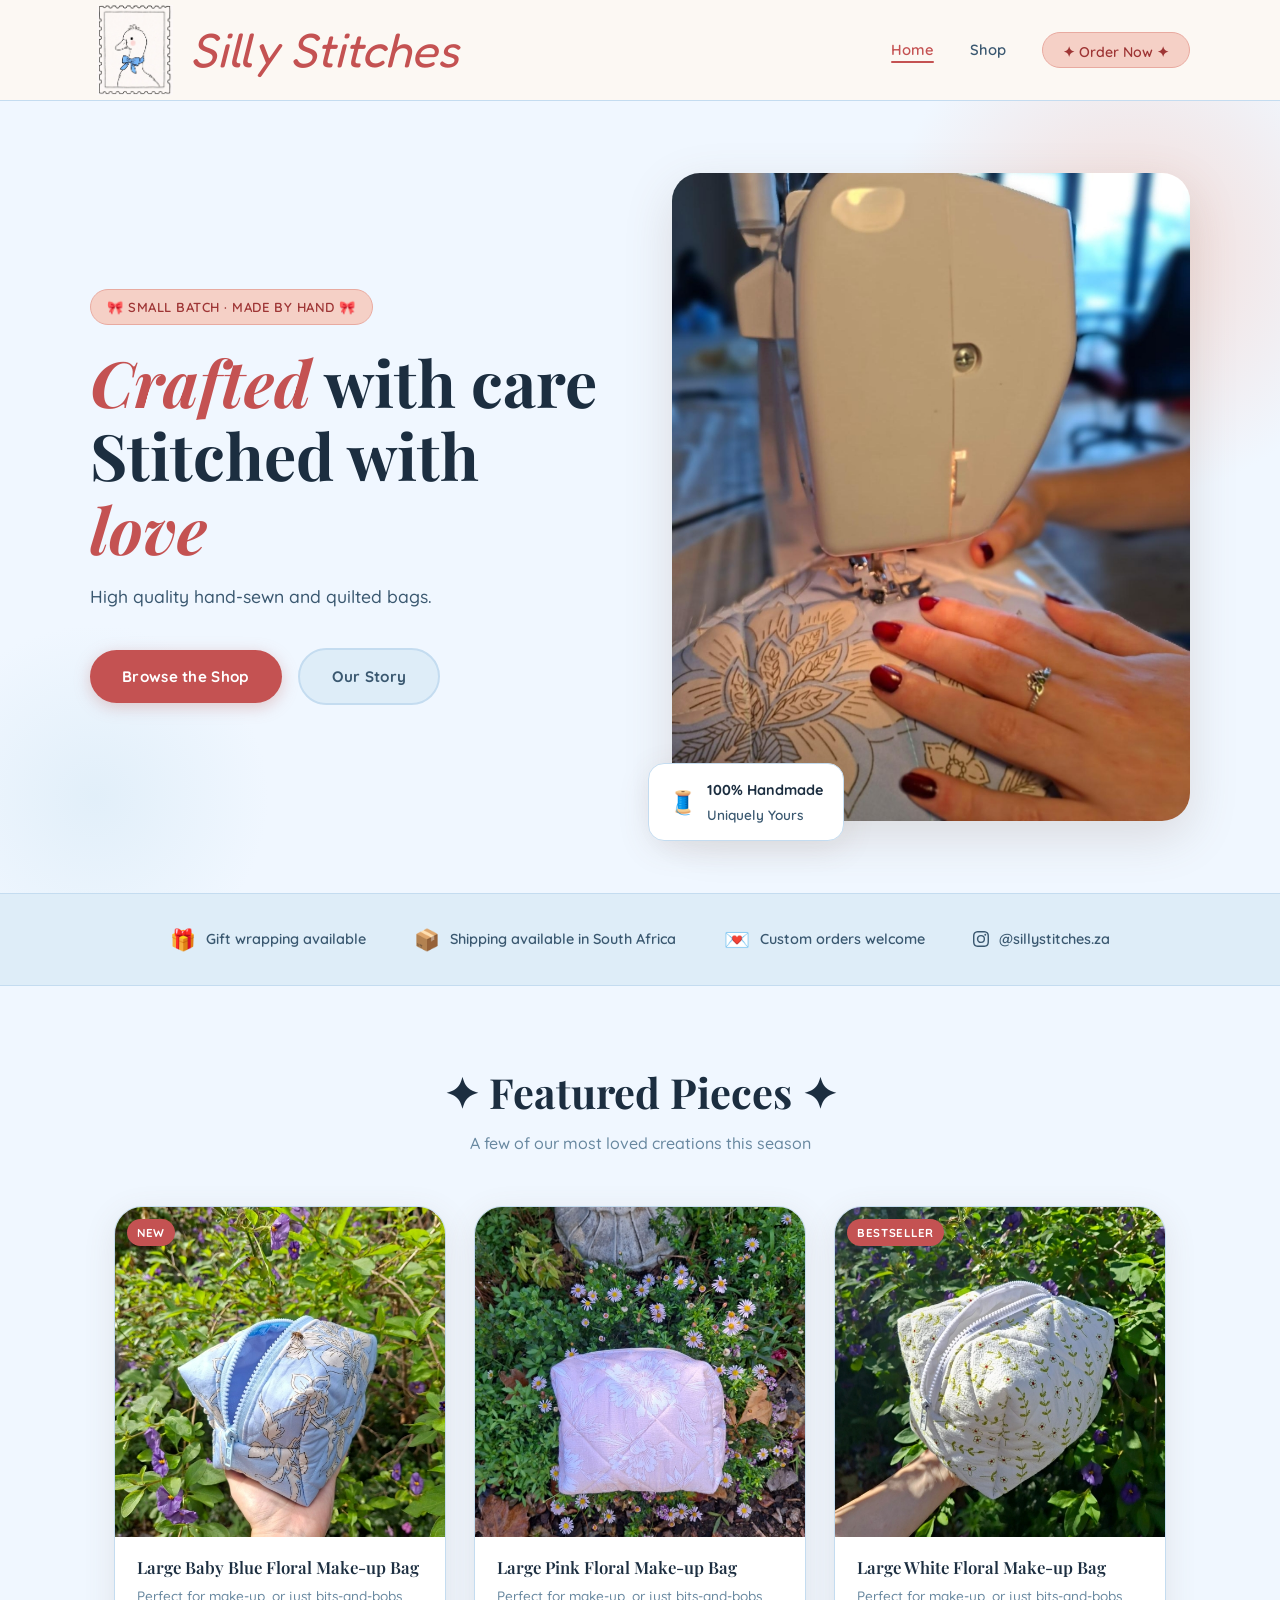
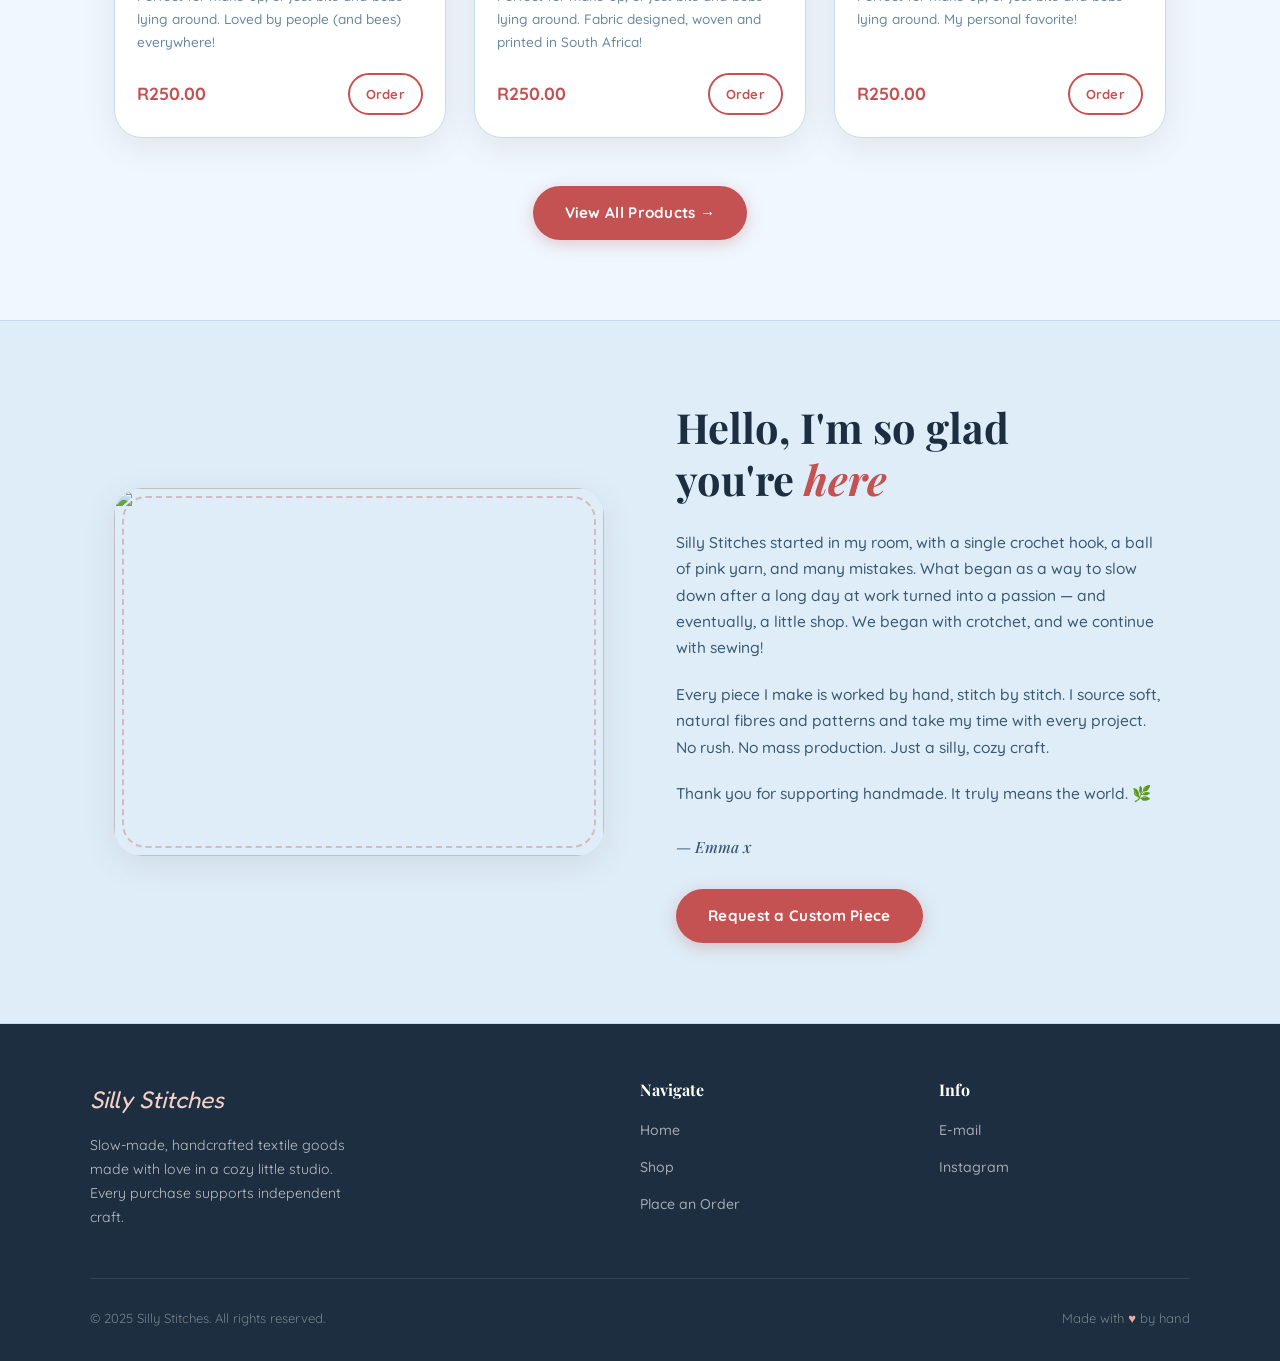
==== index.html @ 73e52f17 "Update index.html" ====
<!DOCTYPE html>
<html lang="en">
<head>
  <meta charset="UTF-8" />
  <meta name="viewport" content="width=device-width, initial-scale=1.0" />
  <meta name="description" content="Silly Stitches — Handmade crochet and embroidery crafts, made with love." />
  <title>Silly Stitches — Handmade with Love</title>
  <link rel="stylesheet" href="styles.css" />
  <!-- Favicon emoji fallback -->
  <link rel="icon" href="images/logo.jpeg" />
</head>
<body>

  <!-- ============================
       NAVIGATION
       ============================ -->
  <nav class="navbar" role="navigation" aria-label="Main navigation">
    <div class="navbar-inner">

      <!-- Logo -->
      <a href="index.html" class="navbar-logo" aria-label="Silly Stitches Home">
        <div class="logo-icon">
          <img src="images/logo.jpeg" alt="Silly Stitches logo" />
        </div>
        <span class="logo-text">Silly Stitches</span>
      </a>

      <!-- Nav links -->
      <ul class="navbar-links" id="navLinks">
        <li><a href="index.html" class="active">Home</a></li>
        <li><a href="shop.html">Shop</a></li>
        <li><a href="order.html" class="navbar-cta">✦ Order Now ✦</a></li>
      </ul>

      <!-- Mobile toggle button -->
      <button class="navbar-toggle" id="navToggle" aria-label="Toggle navigation" aria-expanded="false">
        <span></span>
        <span></span>
        <span></span>
      </button>

    </div>
  </nav>


  <!-- ============================
       HERO SECTION
       ============================ -->
  <section class="hero" aria-label="Hero banner">
    <div class="hero-inner">

      <!-- Left: text content -->
      <div class="hero-content">
        <div class="hero-badge">🎀 Small batch · Made by hand 🎀</div>

        <h1 class="hero-title">
          <em>Crafted</em> with care<br>
          Stitched with <em>love</em>
        </h1>

        <p class="hero-tagline">
          High quality hand-sewn and quilted bags.
        </p>

        <div class="hero-actions">
          <a href="shop.html" class="btn btn-primary">Browse the Shop</a>
          <a href="#about" class="btn btn-secondary">Our Story</a>
        </div>
      </div>

      <!-- Right: image -->
      <div class="hero-visual">
        <div class="hero-image-wrap">
          <!--
            REPLACE IMAGE: swap src below with your hero image.
            Recommended size: 800×1000px, warm/natural tones.
          -->
          <img
            src="images/Hands 3.JPG"
            alt="A cozy flat-lay of handmade crochet items in soft warm tones"
            loading="eager"
          />
        </div>

        <!-- Floating accent badge -->
        <div class="hero-accent-card">
          <span class="accent-icon">🧵</span>
          <div>
            <strong style="color: var(--text-dark); display:block; font-size:0.9rem;">100% Handmade</strong>
            <span>Uniquely Yours</span>
          </div>
        </div>
      </div>

    </div>
  </section>


  <!-- ============================
       PERKS STRIP
       ============================ -->
  <div class="perks-strip" aria-label="Store highlights">
    <div class="perks-inner">
      <div class="perk-item">
        <span class="perk-icon">🎁</span>
        <span>Gift wrapping available</span>
      </div>
      <div class="perk-item">
        <span class="perk-icon">📦</span>
        <span>Shipping available in South Africa</span>
      </div>
      <div class="perk-item">
        <span class="perk-icon">💌</span>
        <span>Custom orders welcome</span>
      </div>
      <div class="perk-item">
        <span class="perk-icon"><svg xmlns="http://www.w3.org/2000/svg" width="16" height="16" fill="currentColor" class="bi bi-instagram" viewBox="0 0 16 16">
  <path d="M8 0C5.829 0 5.556.01 4.703.048 3.85.088 3.269.222 2.76.42a3.9 3.9 0 0 0-1.417.923A3.9 3.9 0 0 0 .42 2.76C.222 3.268.087 3.85.048 4.7.01 5.555 0 5.827 0 8.001c0 2.172.01 2.444.048 3.297.04.852.174 1.433.372 1.942.205.526.478.972.923 1.417.444.445.89.719 1.416.923.51.198 1.09.333 1.942.372C5.555 15.99 5.827 16 8 16s2.444-.01 3.298-.048c.851-.04 1.434-.174 1.943-.372a3.9 3.9 0 0 0 1.416-.923c.445-.445.718-.891.923-1.417.197-.509.332-1.09.372-1.942C15.99 10.445 16 10.173 16 8s-.01-2.445-.048-3.299c-.04-.851-.175-1.433-.372-1.941a3.9 3.9 0 0 0-.923-1.417A3.9 3.9 0 0 0 13.24.42c-.51-.198-1.092-.333-1.943-.372C10.443.01 10.172 0 7.998 0zm-.717 1.442h.718c2.136 0 2.389.007 3.232.046.78.035 1.204.166 1.486.275.373.145.64.319.92.599s.453.546.598.92c.11.281.24.705.275 1.485.039.843.047 1.096.047 3.231s-.008 2.389-.047 3.232c-.035.78-.166 1.203-.275 1.485a2.5 2.5 0 0 1-.599.919c-.28.28-.546.453-.92.598-.28.11-.704.24-1.485.276-.843.038-1.096.047-3.232.047s-2.39-.009-3.233-.047c-.78-.036-1.203-.166-1.485-.276a2.5 2.5 0 0 1-.92-.598 2.5 2.5 0 0 1-.6-.92c-.109-.281-.24-.705-.275-1.485-.038-.843-.046-1.096-.046-3.233s.008-2.388.046-3.231c.036-.78.166-1.204.276-1.486.145-.373.319-.64.599-.92s.546-.453.92-.598c.282-.11.705-.24 1.485-.276.738-.034 1.024-.044 2.515-.045zm4.988 1.328a.96.96 0 1 0 0 1.92.96.96 0 0 0 0-1.92m-4.27 1.122a4.109 4.109 0 1 0 0 8.217 4.109 4.109 0 0 0 0-8.217m0 1.441a2.667 2.667 0 1 1 0 5.334 2.667 2.667 0 0 1 0-5.334"/>
</svg></span>
        <a href="https://www.instagram.com/sillystitches.za" target="_blank" rel="noopener noreferrer">
          @sillystitches.za
        </a>
      </div>
    </div>
  </div>


  <!-- ============================
       FEATURED PRODUCTS
       ============================ -->
  <section class="section featured" aria-labelledby="featured-title">
    <div class="container">

      <div class="section-header">
        <h2 class="section-title" id="featured-title">✦ Featured Pieces ✦</h2>
        <p class="section-subtitle">A few of our most loved creations this season</p>
      </div>

      <div class="featured-grid">

        <!--
          =============================================
          PRODUCT CARD — Easy to copy & edit!
          To add a product: copy one card block below.
          To edit: change name, price, description, img.
          =============================================
        -->

        <!-- Product Card 1 -->
        <!-- data-product MUST match a key in products.js → window.SILLY_STITCHES_PRODUCTS.products -->
        <article class="product-card reveal" data-product="Large Baby Blue Floral Make-up Bag">
          <div class="product-image">
            <span class="product-badge">New</span>
            <!--
              REPLACE IMAGE: swap src with your product photo.
              Recommended: square crop, 600×600px minimum.
            -->
            <img
              src="images/Bee Bag 1.JPG"
              alt="Sunflower crochet coaster set"
              loading="lazy"
            />
          </div>
          <div class="product-info">
            <h3 class="product-name">Large Baby Blue Floral Make-up Bag</h3>
            <p class="product-desc">Perfect for make-up, or just bits-and-bobs lying around. Loved by people (and bees) everywhere!</p>
            <div class="product-footer">
              <span class="product-price">R250.00</span>
              <a href="order.html?product=Large Baby Blue Floral Make-up Bag" class="btn btn-outline product-order-btn">Order</a>
            </div>
          </div>
        </article>

        <!-- Product Card 2 -->
        <article class="product-card reveal" data-product="Large Pink Floral Make-up Bag">
          <div class="product-image">
            <!--
              REPLACE IMAGE: swap src with your product photo.
            -->
            <img
              src="images/Pink Large Top Down.JPG"
              alt="Large Pink Floral Make-up Bag"
              loading="lazy"
            />
          </div>
          <div class="product-info">
            <h3 class="product-name">Large Pink Floral Make-up Bag</h3>
            <p class="product-desc">Perfect for make-up, or just bits-and-bobs lying around. Fabric designed, woven and printed in South Africa!</p>
            <div class="product-footer">
              <span class="product-price">R250.00</span>
              <a href="order.html?product=Large+Pink+Floral+Make-up+Bag" class="btn btn-outline product-order-btn">Order</a>
            </div>
          </div>
        </article>

        <!-- Product Card 3 -->
        <article class="product-card reveal" data-product="Large White Floral Make-up Bag">
          <div class="product-image">
            <span class="product-badge">Bestseller</span>
            <!--
              REPLACE IMAGE: swap src with your product photo.
            -->
            <img
              src="images/Green&White Open Oblique.JPG"
              alt="Large White Floral Make-up Bag"
              loading="lazy"
            />
          </div>
          <div class="product-info">
            <h3 class="product-name">Large White Floral Make-up Bag</h3>
            <p class="product-desc">Perfect for make-up, or just bits-and-bobs lying around. My personal favorite!</p>
            <div class="product-footer">
              <span class="product-price">R250.00</span>
              <a href="order.html?product=Large+White+Floral+Make-up+Bag" class="btn btn-outline product-order-btn">Order</a>
            </div>
          </div>
        </article>

      </div><!-- /.featured-grid -->

      <div style="text-align:center; margin-top: 48px;">
        <a href="shop.html" class="btn btn-primary">View All Products →</a>
      </div>

    </div>
  </section>


  <!-- ============================
       ABOUT SECTION
       ============================ -->
  <section class="section about" id="about" aria-labelledby="about-title">
    <div class="container">
      <div class="about-inner">

        <!-- About image -->
        <div class="about-image-wrap reveal">
          <!--
            REPLACE IMAGE: swap src with a photo of you crafting,
            your workspace, or a cozy detail shot.
            Recommended: 800×600px, warm lighting.
          -->
          <img
            src=""
            alt=""
            loading="lazy"
          />
        </div>

        <!-- About text -->
        <div class="about-content reveal">
          <h2 class="section-title" id="about-title">Hello, I'm so glad<br>you're <em class="display-font" style="color:var(--red-muted); font-style:italic;">here</em></h2>
          <p>
            Silly Stitches started in my room, with a single crochet hook, a ball of pink yarn,
            and many mistakes. What began as a way to slow down after a long day at work turned into a passion —
            and eventually, a little shop. We began with crotchet, and we continue with sewing!
          </p>
          <p>
            Every piece I make is worked by hand, stitch by stitch. I source soft, natural fibres and patterns
            and take my time with every project. No rush. No mass production. Just a silly, cozy craft.
          </p>
          <p>
            Thank you for supporting handmade. It truly means the world. 🌿
          </p>
          <!-- Replace with your actual name -->
          <p class="about-signature">— Emma x</p>
          <a href="order.html" class="btn btn-primary" style="margin-top: 8px; align-self: flex-start;">Request a Custom Piece</a>
        </div>

      </div>
    </div>
  </section>


  <!-- ============================
       FOOTER
       ============================ -->
  <footer class="footer" role="contentinfo">
    <div class="footer-inner">

      <!-- Brand column -->
      <div class="footer-brand">
        <span class="logo-text display-font">Silly Stitches</span>
        <p>Slow-made, handcrafted textile goods made with love in a cozy little studio.
          Every purchase supports independent craft.</p>
      </div>

      <!-- Navigation column -->
      <div class="footer-col">
        <h4>Navigate</h4>
        <ul>
          <li><a href="index.html">Home</a></li>
          <li><a href="shop.html">Shop</a></li>
          <li><a href="order.html">Place an Order</a></li>
        </ul>
      </div>

      <!-- Info column -->
      <div class="footer-col">
        <h4>Info</h4>
        <ul>
          <!-- REPLACE: update these links/emails with your real info -->
          <li><a href="mailto:sillystitchesza@gmail.com">E-mail</a></li>
          <li><a href="https://www.instagram.com/sillystitches.za" target="_blank" rel="noopener noreferrer">Instagram</a></li>
        </ul>
      </div>

    </div>

    <div class="footer-bottom">
      <span>© 2025 Silly Stitches. All rights reserved.</span>
      <span>Made with <span class="footer-heart">♥</span> by hand</span>
    </div>
  </footer>

  <script src="products.js"></script>
  <script src="script.js"></script>
</body>
</html>
---- styles.css ----
/* ============================================
   SILLY STITCHES — Main Stylesheet
   Cozy handmade craft brand
   ============================================ */

/* ---------- Google Fonts ---------- */
@import url('https://fonts.googleapis.com/css2?family=Fredoka+One&family=Nunito:wght@400;500;600;700&family=Quicksand:wght@400;500;600;700&family=Playfair+Display:ital,wght@0,400;0,600;1,400&display=swap');

/* ---------- CSS Variables (Color Palette) ---------- */
:root {
--cream:       #f0f7ff;  
--cream-dark:  #deedf8;  
--beige:       #c4dcf0;  
--beige-mid:   #a4c4e2;  
--pink-soft:   #f5d0c6; 
--pink-mid:    #e8aaa0;  
--red-muted:   #c45252; 
--red-deep:    #9e3535;  
--brown-warm:  #456880;  
--text-dark:   #1c2e40; 
--text-mid:    #3a5870;  
--text-light:  #6888a0;  
--white:       #ffffff;  
  --font-body:    'Quicksand', sans-serif;
  --font-display: 'Playfair Display', serif;
  --font-business-name: 'Fredoka One', sans-serif;

  --radius-sm:  8px;
  --radius-md:  16px;
  --radius-lg:  28px;
  --radius-xl:  48px;

  --shadow-soft: 0 4px 20px rgba(122, 92, 78, 0.10);
  --shadow-card: 0 8px 32px rgba(122, 92, 78, 0.12);
  --shadow-lift: 0 16px 48px rgba(122, 92, 78, 0.18);

  --transition: 0.3s cubic-bezier(0.25, 0.46, 0.45, 0.94);
}

/* ---------- Reset & Base ---------- */
*, *::before, *::after {
  box-sizing: border-box;
  margin: 0;
  padding: 0;
}

html {
  scroll-behavior: smooth;
}

body {
  font-family: var(--font-body);
  background-color: var(--cream);
  color: var(--text-dark);
  line-height: 1.7;
  font-size: 16px;
  -webkit-font-smoothing: antialiased;
}

img {
  display: block;
  max-width: 100%;
}

a {
  color: inherit;
  text-decoration: none;
}

ul {
  list-style: none;
}

/* ---------- Typography Helpers ---------- */
.display-font {
  font-family: var(--font-display);
}

h1, h2, h3, h4 {
  line-height: 1.25;
}

/* ---------- Layout Utilities ---------- */
.container {
  max-width: 1100px;
  margin: 0 auto;
  padding: 0 24px;
}

.section {
  padding: 80px 0;
}

.section-title {
  font-family: var(--font-display);
  font-size: clamp(1.8rem, 4vw, 2.6rem);
  color: var(--text-dark);
  margin-bottom: 12px;
}

.section-subtitle {
  font-size: 1rem;
  color: var(--text-light);
  font-weight: 500;
  margin-bottom: 48px;
}

.section-header {
  text-align: center;
  margin-bottom: 8px;
}

/* ---------- Buttons ---------- */
.btn {
  display: inline-block;
  padding: 14px 32px;
  border-radius: var(--radius-xl);
  font-family: var(--font-body);
  font-size: 0.95rem;
  font-weight: 700;
  cursor: pointer;
  border: none;
  transition: var(--transition);
  letter-spacing: 0.02em;
}

.btn-primary {
  background-color: var(--red-muted);
  color: var(--white);
  box-shadow: 0 4px 16px rgba(196, 112, 106, 0.35);
}

.btn-primary:hover {
  background-color: var(--red-deep);
  transform: translateY(-2px);
  box-shadow: 0 8px 24px rgba(196, 112, 106, 0.45);
}

.btn-secondary {
  background-color: var(--cream-dark);
  color: var(--text-mid);
  border: 2px solid var(--beige);
}

.btn-secondary:hover {
  background-color: var(--beige);
  transform: translateY(-2px);
}

.btn-outline {
  background-color: transparent;
  color: var(--red-muted);
  border: 2px solid var(--red-muted);
}

.btn-outline:hover {
  background-color: var(--red-muted);
  color: var(--white);
  transform: translateY(-2px);
}

/* ============================================
   NAVIGATION
   ============================================ */
.navbar {
  position: sticky;
  top: 0;
  z-index: 100;
  background-color: rgba(253, 248, 242, 0.92);
  backdrop-filter: blur(12px);
  -webkit-backdrop-filter: blur(12px);
  border-bottom: 1px solid var(--beige);
  padding: 0 24px;
}

.navbar-inner {
  max-width: 1100px;
  margin: 0 auto;
  display: flex;
  align-items: center;
  justify-content: space-between;
  height: 100px;
}

/* Logo */
.navbar-logo {
  display: flex;
  align-items: center;
  gap: 10px;
  text-decoration: none;
}

.logo-icon img {
  width: 90px;
  height: 90px;
  object-fit: contain;
}

.logo-text {
  font-family: var(--font-business-name);
  font-size: 3rem;
  color: var(--red-muted);
  font-style: italic;
}

/* Nav links */
.navbar-links {
  display: flex;
  align-items: center;
  gap: 36px;
}

.navbar-links a {
  font-size: 0.92rem;
  font-weight: 600;
  color: var(--text-mid);
  position: relative;
  transition: color var(--transition);
  padding-bottom: 2px;
}

.navbar-links a::after {
  content: '';
  position: absolute;
  bottom: -2px;
  left: 0;
  width: 0;
  height: 2px;
  background-color: var(--red-muted);
  border-radius: 2px;
  transition: width var(--transition);
}

.navbar-links a:hover,
.navbar-links a.active {
  color: var(--red-muted);
}

.navbar-links a:hover::after,
.navbar-links a.active::after {
  width: 100%;
}

/* Nav CTA */
.navbar-cta {
  font-size: 0.88rem !important;
  background-color: var(--pink-soft);
  padding: 8px 20px;
  border-radius: var(--radius-xl);
  border: 1.5px solid var(--pink-mid);
  color: var(--red-deep) !important;
  transition: var(--transition) !important;
  display: inline-flex;
  align-items: center;
  justify-content: center;
}

.navbar-cta:hover {
  background-color: var(--red-muted) !important;
  color: var(--white) !important;
  border-color: var(--red-muted) !important;
}

.navbar-cta::after {
  display: none !important;
}

/* Mobile hamburger */
.navbar-toggle {
  display: none;
  flex-direction: column;
  gap: 5px;
  background: none;
  border: none;
  cursor: pointer;
  padding: 4px;
}

.navbar-toggle span {
  display: block;
  width: 24px;
  height: 2px;
  background-color: var(--text-mid);
  border-radius: 2px;
  transition: var(--transition);
}

/* ============================================
   HERO SECTION
   ============================================ */
.hero {
  min-height: 88vh;
  display: flex;
  align-items: center;
  background-color: var(--cream);
  position: relative;
  overflow: hidden;
  padding: 60px 24px;
}

/* Decorative background blobs */
.hero::before {
  content: '';
  position: absolute;
  width: 500px;
  height: 500px;
  background: radial-gradient(circle, var(--pink-soft) 0%, transparent 70%);
  top: -100px;
  right: -100px;
  border-radius: 50%;
  opacity: 0.7;
}

.hero::after {
  content: '';
  position: absolute;
  width: 350px;
  height: 350px;
  background: radial-gradient(circle, var(--cream-dark) 0%, transparent 70%);
  bottom: -80px;
  left: -80px;
  border-radius: 50%;
  opacity: 0.8;
}

.hero-inner {
  max-width: 1100px;
  margin: 0 auto;
  display: grid;
  grid-template-columns: 1fr 1fr;
  gap: 64px;
  align-items: center;
  position: relative;
  z-index: 1;
  width: 100%;
}

.hero-content {
  animation: fadeInUp 0.8s ease both;
}

.hero-badge {
  display: inline-flex;
  align-items: center;
  gap: 8px;
  background-color: var(--pink-soft);
  border: 1.5px solid var(--pink-mid);
  border-radius: var(--radius-xl);
  padding: 6px 16px;
  font-size: 0.82rem;
  font-weight: 600;
  color: var(--red-deep);
  margin-bottom: 20px;
  letter-spacing: 0.04em;
  text-transform: uppercase;
}

.hero-title {
  font-family: var(--font-display);
  font-size: clamp(2.4rem, 5.5vw, 4rem);
  color: var(--text-dark);
  margin-bottom: 16px;
  line-height: 1.15;
}

.hero-title em {
  color: var(--red-muted);
  font-style: italic;
}

.hero-tagline {
  font-size: 1.1rem;
  color: var(--text-mid);
  margin-bottom: 36px;
  font-weight: 500;
  max-width: 420px;
}

.hero-actions {
  display: flex;
  gap: 16px;
  flex-wrap: wrap;
  align-items: center;
}

/* Hero image panel */
.hero-visual {
  animation: fadeInUp 0.8s 0.15s ease both;
  position: relative;
}

.hero-image-wrap {
  border-radius: var(--radius-lg);
  overflow: hidden;
  box-shadow: var(--shadow-lift);
  position: relative;
  aspect-ratio: 4/5;
}

.hero-image-wrap img {
  width: 100%;
  height: 100%;
  object-fit: cover;
}

/* Floating accent card */
.hero-accent-card {
  position: absolute;
  bottom: -20px;
  left: -24px;
  background-color: var(--white);
  border-radius: var(--radius-md);
  padding: 14px 20px;
  box-shadow: var(--shadow-card);
  border: 1px solid var(--beige);
  display: flex;
  align-items: center;
  gap: 10px;
  font-size: 0.85rem;
  font-weight: 600;
  color: var(--text-mid);
  white-space: nowrap;
}

.hero-accent-card .accent-icon {
  font-size: 1.4rem;
}

/* ============================================
   FEATURES / PERKS STRIP
   ============================================ */
.perks-strip {
  background-color: var(--cream-dark);
  border-top: 1px solid var(--beige);
  border-bottom: 1px solid var(--beige);
  padding: 28px 24px;
}

.perks-inner {
  max-width: 1100px;
  margin: 0 auto;
  display: flex;
  justify-content: center;
  gap: 48px;
  flex-wrap: wrap;
}

.perk-item {
  display: flex;
  align-items: center;
  gap: 10px;
  font-size: 0.9rem;
  font-weight: 600;
  color: var(--text-mid);
}

.perk-icon {
  font-size: 1.3rem;
}

/* ============================================
   FEATURED PRODUCTS (HOME)
   ============================================ */
.featured {
  background-color: var(--cream);
}

.featured-grid {
  display: grid;
  grid-template-columns: repeat(3, 1fr);
  gap: 28px;
}

/* ============================================
   PRODUCT CARD (reused on home & shop)
   ============================================ */
.product-card {
  background-color: var(--white);
  border-radius: var(--radius-lg);
  overflow: hidden;
  box-shadow: var(--shadow-card);
  border: 1px solid var(--beige);
  transition: var(--transition);
  display: flex;
  flex-direction: column;
}

.product-card:hover {
  transform: translateY(-6px);
  box-shadow: var(--shadow-lift);
}

/* Product image area */
.product-image {
  position: relative;
  overflow: hidden;
  aspect-ratio: 1 / 1;
  background-color: var(--cream-dark);
}

.product-image img {
  width: 100%;
  height: 100%;
  object-fit: cover;
  transition: transform 0.5s ease;
}

.product-card:hover .product-image img {
  transform: scale(1.05);
}

/* Badge on image (e.g. "New") */
.product-badge {
  position: absolute;
  top: 12px;
  left: 12px;
  background-color: var(--red-muted);
  color: var(--white);
  font-size: 0.72rem;
  font-weight: 700;
  text-transform: uppercase;
  letter-spacing: 0.06em;
  padding: 4px 10px;
  border-radius: var(--radius-xl);
}

/* Product info */
.product-info {
  padding: 20px 22px 22px;
  flex: 1;
  display: flex;
  flex-direction: column;
  gap: 6px;
}

.product-name {
  font-family: var(--font-display);
  font-size: 1.05rem;
  color: var(--text-dark);
  font-weight: 600;
}

.product-desc {
  font-size: 0.85rem;
  color: var(--text-light);
  font-weight: 500;
  flex: 1;
}

.product-footer {
  display: flex;
  align-items: center;
  justify-content: space-between;
  margin-top: 14px;
}

.product-price {
  font-size: 1.1rem;
  font-weight: 700;
  color: var(--red-muted);
}

.product-order-btn {
  font-size: 0.82rem;
  padding: 8px 16px;
}

/* ============================================
   ABOUT SECTION (HOME)
   ============================================ */
.about {
  background-color: var(--cream-dark);
  border-top: 1px solid var(--beige);
  border-bottom: 1px solid var(--beige);
}

.about-inner {
  display: grid;
  grid-template-columns: 1fr 1fr;
  gap: 72px;
  align-items: center;
}

.about-image-wrap {
  border-radius: var(--radius-lg);
  overflow: hidden;
  box-shadow: var(--shadow-card);
  aspect-ratio: 4/3;
  position: relative;
}

.about-image-wrap img {
  width: 100%;
  height: 100%;
  object-fit: cover;
}

/* Decorative stitch border on about image */
.about-image-wrap::before {
  content: '';
  position: absolute;
  inset: 8px;
  border-radius: calc(var(--radius-lg) - 4px);
  border: 2px dashed rgba(196, 112, 106, 0.4);
  z-index: 1;
  pointer-events: none;
}

.about-content {
  display: flex;
  flex-direction: column;
  gap: 20px;
}

.about-content .section-title {
  margin-bottom: 4px;
}

.about-content p {
  color: var(--text-mid);
  font-size: 0.97rem;
  font-weight: 500;
}

.about-signature {
  font-family: var(--font-display);
  font-size: 1.3rem;
  color: var(--red-muted);
  font-style: italic;
  margin-top: 8px;
}

/* ============================================
   SHOP PAGE HERO
   ============================================ */
.page-hero {
  background-color: var(--cream-dark);
  padding: 60px 24px 52px;
  text-align: center;
  border-bottom: 1px solid var(--beige);
  position: relative;
  overflow: hidden;
}

.page-hero::before {
  content: '';
  position: absolute;
  width: 400px;
  height: 400px;
  background: radial-gradient(circle, var(--pink-soft) 0%, transparent 65%);
  top: -120px;
  left: 50%;
  transform: translateX(-50%);
  border-radius: 50%;
  opacity: 0.6;
}

.page-hero .section-title {
  position: relative;
  z-index: 1;
  margin-bottom: 10px;
}

.page-hero p {
  position: relative;
  z-index: 1;
  color: var(--text-light);
  font-weight: 500;
  max-width: 500px;
  margin: 0 auto;
}

/* ============================================
   SHOP GRID
   ============================================ */
.shop-section {
  background-color: var(--cream);
  padding: 64px 0 80px;
}

.shop-grid {
  display: grid;
  grid-template-columns: repeat(3, 1fr);
  gap: 28px;
}

/* Filter bar (visual only — no JS logic needed for static) */
.shop-filter {
  display: flex;
  gap: 10px;
  flex-wrap: wrap;
  margin-bottom: 40px;
}

.filter-btn {
  padding: 8px 20px;
  border-radius: var(--radius-xl);
  font-family: var(--font-body);
  font-size: 0.85rem;
  font-weight: 600;
  cursor: pointer;
  border: 1.5px solid var(--beige);
  background-color: var(--white);
  color: var(--text-mid);
  transition: var(--transition);
}

.filter-btn:hover,
.filter-btn.active {
  background-color: var(--red-muted);
  color: var(--white);
  border-color: var(--red-muted);
}

/* ============================================
   ORDER PAGE
   ============================================ */
.order-section {
  background-color: var(--cream);
  padding: 72px 0 96px;
}

.order-layout {
  display: grid;
  grid-template-columns: 1fr 380px;
  gap: 56px;
  align-items: start;
}

/* Order form card */
.order-form-card {
  background-color: var(--white);
  border-radius: var(--radius-lg);
  padding: 44px 48px;
  box-shadow: var(--shadow-card);
  border: 1px solid var(--beige);
}

.order-form-card h2 {
  font-family: var(--font-display);
  font-size: 1.8rem;
  color: var(--text-dark);
  margin-bottom: 6px;
}

.order-form-card .form-tagline {
  color: var(--text-light);
  font-size: 0.9rem;
  font-weight: 500;
  margin-bottom: 36px;
}

/* Form fields */
.form-group {
  margin-bottom: 24px;
}

.form-label {
  display: block;
  font-size: 0.85rem;
  font-weight: 700;
  color: var(--text-mid);
  margin-bottom: 8px;
  letter-spacing: 0.03em;
  text-transform: uppercase;
}

.form-label .required-star {
  color: var(--red-muted);
  margin-left: 2px;
}

.form-input,
.form-select,
.form-textarea {
  width: 100%;
  padding: 13px 18px;
  border: 1.5px solid var(--beige);
  border-radius: var(--radius-md);
  font-family: var(--font-body);
  font-size: 0.95rem;
  font-weight: 500;
  color: var(--text-dark);
  background-color: var(--cream);
  transition: border-color var(--transition), box-shadow var(--transition);
  outline: none;
  -webkit-appearance: none;
  appearance: none;
}

.form-input:focus,
.form-select:focus,
.form-textarea:focus {
  border-color: var(--red-muted);
  box-shadow: 0 0 0 4px rgba(196, 112, 106, 0.12);
  background-color: var(--white);
}

.form-input::placeholder,
.form-textarea::placeholder {
  color: var(--text-light);
  font-weight: 400;
}

/* Select arrow */
.select-wrap {
  position: relative;
}

.select-wrap::after {
  content: '▾';
  position: absolute;
  right: 16px;
  top: 50%;
  transform: translateY(-50%);
  color: var(--text-light);
  pointer-events: none;
  font-size: 0.85rem;
}

.form-select {
  cursor: pointer;
  padding-right: 40px;
}

.form-textarea {
  resize: vertical;
  min-height: 110px;
}

/* Quantity row */
.form-row {
  display: grid;
  grid-template-columns: 1fr 1fr;
  gap: 16px;
}

/* Hint text under a field */
.form-hint {
  font-size: 0.78rem;
  color: var(--text-light);
  margin-top: 5px;
  font-weight: 500;
}

/* Submit btn */
.form-submit {
  width: 100%;
  padding: 16px;
  font-size: 1rem;
  margin-top: 8px;
}

/* Success / error messages */
.form-message {
  display: none;
  padding: 14px 18px;
  border-radius: var(--radius-md);
  font-size: 0.9rem;
  font-weight: 600;
  margin-top: 16px;
  text-align: center;
}

.form-message.success {
  background-color: #d4f0e0;
  color: #2d7a50;
  border: 1px solid #a8dfc0;
}

.form-message.error {
  background-color: var(--pink-soft);
  color: var(--red-deep);
  border: 1px solid var(--pink-mid);
}

/* Sidebar info */
.order-sidebar {
  display: flex;
  flex-direction: column;
  gap: 20px;
  position: sticky;
  top: 96px;
}

.sidebar-card {
  background-color: var(--white);
  border-radius: var(--radius-lg);
  padding: 28px;
  border: 1px solid var(--beige);
  box-shadow: var(--shadow-soft);
}

.sidebar-card h3 {
  font-family: var(--font-display);
  font-size: 1.1rem;
  color: var(--text-dark);
  margin-bottom: 16px;
  display: flex;
  align-items: center;
  gap: 8px;
}

.sidebar-list {
  display: flex;
  flex-direction: column;
  gap: 12px;
}

.sidebar-list li {
  display: flex;
  align-items: flex-start;
  gap: 10px;
  font-size: 0.88rem;
  color: var(--text-mid);
  font-weight: 500;
}

.sidebar-list li::before {
  content: '✦';
  color: var(--red-muted);
  flex-shrink: 0;
  font-size: 0.7rem;
  margin-top: 3px;
}

.sidebar-highlight {
  background-color: var(--pink-soft);
  border: 1.5px solid var(--pink-mid);
  text-align: center;
}

.sidebar-highlight p {
  font-size: 0.88rem;
  color: var(--red-deep);
  font-weight: 600;
  line-height: 1.6;
}

/* ============================================
   FOOTER
   ============================================ */
.footer {
  background-color: var(--text-dark);
  color: rgba(255,255,255,0.7);
  padding: 56px 24px 32px;
}

.footer-inner {
  max-width: 1100px;
  margin: 0 auto;
  display: grid;
  grid-template-columns: 2fr 1fr 1fr;
  gap: 48px;
  margin-bottom: 48px;
}

.footer-brand .logo-text {
  color: var(--pink-soft);
  font-size: 1.5rem;
  display: block;
  margin-bottom: 14px;
}

.footer-brand p {
  font-size: 0.88rem;
  line-height: 1.7;
  max-width: 280px;
}

.footer-col h4 {
  font-family: var(--font-display);
  font-size: 1rem;
  color: var(--white);
  margin-bottom: 16px;
}

.footer-col ul {
  display: flex;
  flex-direction: column;
  gap: 10px;
}

.footer-col ul li a {
  font-size: 0.88rem;
  color: rgba(255,255,255,0.6);
  font-weight: 500;
  transition: color var(--transition);
}

.footer-col ul li a:hover {
  color: var(--pink-soft);
}

.footer-bottom {
  max-width: 1100px;
  margin: 0 auto;
  border-top: 1px solid rgba(255,255,255,0.1);
  padding-top: 28px;
  display: flex;
  justify-content: space-between;
  align-items: center;
  font-size: 0.82rem;
  color: rgba(255,255,255,0.4);
  flex-wrap: wrap;
  gap: 12px;
}

.footer-heart {
  color: var(--pink-mid);
}

/* ============================================
   ANIMATIONS
   ============================================ */
@keyframes fadeInUp {
  from {
    opacity: 0;
    transform: translateY(24px);
  }
  to {
    opacity: 1;
    transform: translateY(0);
  }
}

/* Scroll-triggered fade-in (via JS IntersectionObserver) */
.reveal {
  opacity: 0;
  transform: translateY(28px);
  transition: opacity 0.7s ease, transform 0.7s ease;
}

.reveal.visible {
  opacity: 1;
  transform: translateY(0);
}

/* ============================================
   RESPONSIVE — Tablet
   ============================================ */
@media (max-width: 900px) {
  .hero-inner {
    grid-template-columns: 1fr;
    gap: 40px;
    text-align: center;
  }

  .hero-actions {
    justify-content: center;
  }

  .hero-tagline {
    margin-left: auto;
    margin-right: auto;
  }

  .hero-visual {
    max-width: 400px;
    margin: 0 auto;
  }

  .hero-accent-card {
    left: 0;
  }

  .about-inner {
    grid-template-columns: 1fr;
    gap: 40px;
  }

  .featured-grid,
  .shop-grid {
    grid-template-columns: repeat(2, 1fr);
  }

  .order-layout {
    grid-template-columns: 1fr;
  }

  .order-sidebar {
    position: static;
  }

  .footer-inner {
    grid-template-columns: 1fr 1fr;
  }

  .footer-brand {
    grid-column: 1 / -1;
  }
}

/* ============================================
   RESPONSIVE — Mobile
   ============================================ */
@media (max-width: 600px) {
  .navbar-links {
    display: none;
    position: absolute;
    top: 72px;
    left: 0;
    right: 0;
    background-color: var(--cream);
    border-bottom: 1px solid var(--beige);
    padding: 16px 24px 24px;
    flex-direction: column;
    align-items: flex-start;
    gap: 20px;
    box-shadow: var(--shadow-soft);
  }

  .navbar-links.open {
    display: flex;
  }

  .navbar {
    position: relative; /* allow dropdown to show */
  }

  .navbar-toggle {
    display: flex;
  }

  .featured-grid,
  .shop-grid {
    grid-template-columns: 1fr;
    max-width: 380px;
    margin: 0 auto;
  }

  .order-form-card {
    padding: 28px 24px;
  }

  .form-row {
    grid-template-columns: 1fr;
  }

  .footer-inner {
    grid-template-columns: 1fr;
    gap: 32px;
  }

  .perks-inner {
    gap: 24px;
    flex-direction: column;
    align-items: center;
  }

  .hero {
    min-height: auto;
    padding: 48px 24px 40px;
  }

  .section {
    padding: 56px 0;
  }

  /* ── Navbar: prevent logo text from overflowing on small screens ── */
  .navbar-inner {
    height: 72px;
  }

  .navbar-logo {
    flex-shrink: 1;
    min-width: 0;
    overflow: hidden;
  }

  .logo-icon img {
    width: 44px;
    height: 44px;
    flex-shrink: 0;
  }

  .logo-text {
    font-size: clamp(1rem, 3.5vw, 1.4rem);
    white-space: nowrap;
    overflow: hidden;
    text-overflow: ellipsis;
    max-width: 100%;
  }
}


/* ╔════════════════════════════════════════════════════════════╗
   ║                                                            ║
   ║     NEW — IMAGE GALLERY FEATURES                           ║
   ║     (hero carousel · product hover · lightbox · order      ║
   ║      preview).  Everything below is additive — nothing     ║
   ║      above this block has been modified.                   ║
   ║                                                            ║
   ╚════════════════════════════════════════════════════════════╝ */


/* ============================================
   HERO CAROUSEL
   Multiple <img> stacked inside .hero-image-wrap.
   Only the .active layer is visible.
   ============================================ */
.hero-image-wrap.hero-carousel {
  perspective: 1200px;  /* depth for the flip effect */
}

.hero-image-wrap.hero-carousel img {
  position: absolute;
  inset: 0;
  width: 100%;
  height: 100%;
  object-fit: cover;
  opacity: 0;
  transform-style: preserve-3d;
  backface-visibility: hidden;
}

.hero-image-wrap.hero-carousel img.active {
  opacity: 1;
}

/* ── Crossfade (animation: 'fade') ─────────── */
.hero-image-wrap.anim-fade img {
  transition: opacity 0.8s ease;
}

/* ── Card flip (animation: 'flip') ─────────── */
.hero-image-wrap.anim-flip img {
  transition: transform 0.35s ease, opacity 0.35s ease;
}
.hero-image-wrap.anim-flip img.active {
  transform: rotateY(0deg);
}
.hero-image-wrap.anim-flip img.flipping-out {
  /* current image rotates away to edge */
  transform: rotateY(90deg);
  opacity: 0;
}
.hero-image-wrap.anim-flip img.flipping-in {
  /* next image starts on the far edge before swinging in */
  transform: rotateY(-90deg);
  opacity: 0;
}


/* ============================================
   PRODUCT CARD CAROUSEL
   Stacked <img class="carousel-layer"> inside
   .product-image. Only .active is visible.
   ============================================ */
.product-image.has-carousel .carousel-layer {
  position: absolute;
  inset: 0;
  width: 100%;
  height: 100%;
  object-fit: cover;
  opacity: 0;
  transition: opacity 0.45s ease, transform 0.5s ease;
}

.product-image.has-carousel .carousel-layer.active {
  opacity: 1;
}

/* Keep the original "zoom on hover" effect from the card */
.product-card:hover .product-image.has-carousel .carousel-layer.active {
  transform: scale(1.05);
}

/* Make the badge sit above the rotating images */
.product-image .product-badge {
  z-index: 2;
}

/* Tiny dot indicator in the corner so users notice it's a gallery */
.product-image.has-carousel::after {
  content: '◉';
  position: absolute;
  bottom: 10px;
  right: 12px;
  font-size: 0.7rem;
  color: var(--white);
  background-color: rgba(28, 46, 64, 0.55);
  padding: 4px 8px;
  border-radius: var(--radius-xl);
  letter-spacing: 0.06em;
  z-index: 2;
  opacity: 0;
  transition: opacity 0.3s ease;
  pointer-events: none;
}
.product-card:hover .product-image.has-carousel::after {
  opacity: 1;
}


/* ============================================
   LIGHTBOX MODAL
   ============================================ */
.ss-lightbox {
  position: fixed;
  inset: 0;
  z-index: 9999;
  background-color: rgba(28, 46, 64, 0.92);
  display: none;
  align-items: center;
  justify-content: center;
  padding: 64px 80px;
  animation: ssLbFadeIn 0.25s ease;
}
.ss-lightbox.open { display: flex; }

@keyframes ssLbFadeIn {
  from { opacity: 0; }
  to   { opacity: 1; }
}

.ss-lb-stage {
  max-width: min(1000px, 100%);
  max-height: 100%;
  display: flex;
  flex-direction: column;
  align-items: center;
  gap: 16px;
}

.ss-lb-img {
  max-width: 100%;
  max-height: calc(100vh - 200px);
  object-fit: contain;
  border-radius: var(--radius-md);
  box-shadow: 0 16px 60px rgba(0, 0, 0, 0.4);
  background-color: var(--white);
}

.ss-lb-caption {
  color: rgba(255, 255, 255, 0.85);
  font-family: var(--font-body);
  font-size: 0.95rem;
  font-weight: 600;
  letter-spacing: 0.02em;
  text-align: center;
}

/* Close / prev / next buttons */
.ss-lb-close,
.ss-lb-prev,
.ss-lb-next {
  position: absolute;
  background-color: rgba(255, 255, 255, 0.12);
  color: var(--white);
  border: 1.5px solid rgba(255, 255, 255, 0.2);
  font-size: 1.6rem;
  font-family: var(--font-body);
  font-weight: 600;
  cursor: pointer;
  width: 48px;
  height: 48px;
  border-radius: 50%;
  display: flex;
  align-items: center;
  justify-content: center;
  transition: var(--transition);
  line-height: 1;
}

.ss-lb-close:hover,
.ss-lb-prev:hover,
.ss-lb-next:hover {
  background-color: var(--red-muted);
  border-color: var(--red-muted);
  transform: scale(1.05);
}

.ss-lb-close { top: 20px;  right: 24px; }
.ss-lb-prev  { left:  24px; top: 50%; transform: translateY(-50%); }
.ss-lb-next  { right: 24px; top: 50%; transform: translateY(-50%); }
.ss-lb-prev:hover { transform: translateY(-50%) scale(1.05); }
.ss-lb-next:hover { transform: translateY(-50%) scale(1.05); }

/* Dot indicators */
.ss-lb-dots {
  display: flex;
  gap: 8px;
  margin-top: 12px;
  justify-content: center;
}

.ss-lb-dot {
  width: 10px;
  height: 10px;
  border-radius: 50%;
  border: none;
  background-color: rgba(255, 255, 255, 0.35);
  cursor: pointer;
  padding: 0;
  transition: var(--transition);
}
.ss-lb-dot:hover  { background-color: rgba(255, 255, 255, 0.7); }
.ss-lb-dot.active {
  background-color: var(--pink-soft);
  width: 28px;
  border-radius: 5px;
}

@media (max-width: 600px) {
  .ss-lightbox { padding: 56px 16px; }
  .ss-lb-prev, .ss-lb-next { width: 40px; height: 40px; font-size: 1.3rem; }
  .ss-lb-prev { left: 8px;  }
  .ss-lb-next { right: 8px; }
}


/* ============================================
   ORDER PAGE — PRODUCT PREVIEW STRIP
   ============================================ */
#orderProductPreview {
  display: none;
  margin-top: 8px;
  padding: 20px;
  background-color: var(--cream);
  border: 1.5px dashed var(--pink-mid);
  border-radius: var(--radius-md);
  animation: ssOpReveal 0.35s ease;
}
#orderProductPreview.visible { display: block; }

@keyframes ssOpReveal {
  from { opacity: 0; transform: translateY(-6px); }
  to   { opacity: 1; transform: translateY(0); }
}

.op-header {
  display: flex;
  flex-wrap: wrap;
  align-items: baseline;
  gap: 8px;
  margin-bottom: 14px;
  font-size: 0.88rem;
}
.op-header strong {
  color: var(--text-mid);
  text-transform: uppercase;
  letter-spacing: 0.06em;
  font-size: 0.78rem;
}
.op-header span {
  font-family: var(--font-display);
  font-size: 1.05rem;
  color: var(--red-muted);
  font-style: italic;
}

/* The scroll strip — stays inside the form's bounding box */
.op-strip {
  display: flex;
  gap: 12px;
  /* Crucial: never overflow the parent. The form card has padding,
     so the strip respects it automatically. */
}

.op-strip-scroll {
  overflow-x: auto;
  overflow-y: hidden;
  padding-bottom: 10px;
  scroll-snap-type: x mandatory;
  /* Thin custom scrollbar so the form doesn't feel cluttered */
  scrollbar-width: thin;
  scrollbar-color: var(--pink-mid) transparent;
}
.op-strip-scroll::-webkit-scrollbar         { height: 6px; }
.op-strip-scroll::-webkit-scrollbar-track   { background: transparent; }
.op-strip-scroll::-webkit-scrollbar-thumb   {
  background-color: var(--pink-mid);
  border-radius: 3px;
}

.op-strip-single { justify-content: center; }

.op-thumb {
  flex: 0 0 auto;
  width: 140px;
  height: 140px;
  padding: 0;
  border: 1.5px solid var(--beige);
  border-radius: var(--radius-md);
  background: var(--white);
  overflow: hidden;
  cursor: zoom-in;
  scroll-snap-align: start;
  transition: var(--transition);
}
.op-strip-single .op-thumb { width: 220px; height: 220px; }

.op-thumb:hover {
  border-color: var(--red-muted);
  transform: translateY(-2px);
  box-shadow: var(--shadow-soft);
}

.op-thumb img {
  width: 100%;
  height: 100%;
  object-fit: cover;
}

.op-hint {
  font-size: 0.76rem;
  color: var(--text-light);
  margin-top: 8px;
  font-weight: 500;
  font-style: italic;
}


/* ============================================
   ORDER PAGE — MULTI-ITEM ROW UI
   (Appended — nothing above changed)
   ============================================ */

/* Label row above the items */
.oir-label-row {
  margin-bottom: 10px;
}

/* One item row: [select ——————][qty][×] */
.order-item-row {
  display: grid;
  grid-template-columns: 1fr 76px 38px;
  gap: 10px;
  align-items: center;
  margin-bottom: 10px;
}

/* The select wrapper stretches to fill its column */
.oir-select { width: 100%; }

/* Compact qty input — centred text */
.oir-qty-input {
  text-align: center;
  padding-left: 8px;
  padding-right: 8px;
}

/* Remove (×) button — small, subtle */
.oir-remove {
  width: 38px;
  height: 38px;
  border-radius: 50%;
  border: 1.5px solid var(--beige);
  background: var(--cream);
  color: var(--text-light);
  font-size: 1.1rem;
  line-height: 1;
  cursor: pointer;
  display: flex;
  align-items: center;
  justify-content: center;
  transition: var(--transition);
  flex-shrink: 0;
}
.oir-remove:hover {
  background-color: var(--pink-soft);
  border-color: var(--pink-mid);
  color: var(--red-deep);
}

/* Hide × when it's the only row */
#orderItemsList.single-row .oir-remove {
  visibility: hidden;
  pointer-events: none;
}

/* "+ Add another item" link-style button */
.btn-add-item {
  display: inline-flex;
  align-items: center;
  gap: 6px;
  margin-top: 4px;
  background: none;
  border: none;
  font-family: var(--font-body);
  font-size: 0.88rem;
  font-weight: 700;
  color: var(--red-muted);
  cursor: pointer;
  padding: 6px 0;
  transition: color var(--transition);
  letter-spacing: 0.02em;
}
.btn-add-item:hover { color: var(--red-deep); }


/* ============================================
   ORDER PREVIEW — SINGLE-IMAGE-PER-ITEM
   ============================================ */

/* Override old strip styles from previous version */
.op-strip {
  display: flex;
  flex-wrap: wrap;
  gap: 14px;
  /* No overflow-x scroll — just a flex wrap */
}
/* Re-declare to remove the old scroll behaviour */
.op-strip-scroll,
.op-strip-single {
  overflow-x: unset;
  justify-content: unset;
}

/* Wrapper per item: thumb above, name below */
.op-item {
  display: flex;
  flex-direction: column;
  align-items: center;
  gap: 6px;
  max-width: 120px;
}

.op-item-label {
  font-size: 0.72rem;
  font-weight: 600;
  color: var(--text-mid);
  text-align: center;
  line-height: 1.3;
  /* Truncate very long names */
  display: -webkit-box;
  /*-webkit-line-clamp: 2;*/ /*removed because it was error. If any weird issues, add it back*/
  -webkit-box-orient: vertical;
  overflow: hidden;
}

/* Thumbnail — fixed, consistent size */
.op-thumb {
  position: relative;   /* needed for the qty badge */
  width: 100px;
  height: 100px;
  padding: 0;
  border: 1.5px solid var(--beige);
  border-radius: var(--radius-md);
  background: var(--white);
  overflow: hidden;
  cursor: zoom-in;
  transition: var(--transition);
  flex-shrink: 0;
}
.op-thumb:hover {
  border-color: var(--red-muted);
  transform: translateY(-2px);
  box-shadow: var(--shadow-soft);
}
.op-thumb img {
  width: 100%;
  height: 100%;
  object-fit: cover;
}

/* Quantity badge — top-right corner pill */
.op-qty-badge {
  position: absolute;
  top: 5px;
  right: 5px;
  background-color: var(--red-muted);
  color: var(--white);
  font-size: 0.68rem;
  font-weight: 700;
  line-height: 1;
  padding: 3px 6px;
  border-radius: var(--radius-xl);
  pointer-events: none;
  letter-spacing: 0.02em;
}


/* ============================================
   LIGHTBOX — layout & click-zone overrides
   (Appended — fixes dots position + adds
   left/right image click zones)
   ============================================ */

/* Stack everything vertically so dots sit ABOVE the image */
.ss-lightbox {
  flex-direction: column;
  gap: 0;
}

/* Dots are now above the image — remove the top margin that
   was designed for below-image placement */
.ss-lb-dots {
  margin-top: 0;
  margin-bottom: 14px;
}

/* ── Image wrapper ────────────────────────────────────────
   position:relative is the anchor for the click zones.
   display:flex shrink-wraps to the exact size of the image
   so the zones don't extend beyond the photo boundaries.   */
.ss-lb-img-wrap {
  position: relative;
  display: flex;
  align-items: center;
  justify-content: center;
  /* Prevent the wrap from growing past the image */
  align-self: center;
}

/* ── Left / right click zones ─────────────────────────────
   Two transparent buttons sitting over each half of the
   image. They reveal a hint on hover so the user discovers
   they're clickable without being visually intrusive.      */
.ss-lb-zone {
  position: absolute;
  top: 0;
  bottom: 0;
  width: 50%;
  background: transparent;
  border: none;
  padding: 0;
  cursor: pointer;
  z-index: 2;
  /* Arrow hint starts invisible */
  display: flex;
  align-items: center;
  transition: background 0.2s ease;
}
.ss-lb-zone-l {
  left: 0;
  justify-content: flex-start;
  padding-left: 16px;
  border-radius: var(--radius-md) 0 0 var(--radius-md);
}
.ss-lb-zone-r {
  right: 0;
  justify-content: flex-end;
  padding-right: 16px;
  border-radius: 0 var(--radius-md) var(--radius-md) 0;
}

/* Gradient wash on hover — dark on dark bg, so white wash */
.ss-lb-zone-l:hover {
  background: linear-gradient(to right, rgba(0,0,0,0.22), transparent);
}
.ss-lb-zone-r:hover {
  background: linear-gradient(to left, rgba(0,0,0,0.22), transparent);
}

/* Arrow character that appears inside the zone on hover */
.ss-lb-zone::after {
  content: '';
  font-size: 2.2rem;
  font-weight: 300;
  color: rgba(255,255,255,0);
  line-height: 1;
  transition: color 0.2s ease, transform 0.2s ease;
  user-select: none;
  pointer-events: none;
}
.ss-lb-zone-l::after { content: '‹'; }
.ss-lb-zone-r::after { content: '›'; }

.ss-lb-zone-l:hover::after {
  color: rgba(255,255,255,0.9);
  transform: translateX(-2px);
}
.ss-lb-zone-r:hover::after {
  color: rgba(255,255,255,0.9);
  transform: translateX(2px);
}


/* ============================================
   ORDER TOTAL DISPLAY
   ============================================ */
#orderTotal {
  display: none;
  margin-top: 16px;
  border: 1.5px solid var(--pink-mid);
  border-radius: var(--radius-md);
  overflow: hidden;
  animation: ssOpReveal 0.3s ease;
  /* ssOpReveal is defined alongside #orderProductPreview above */
}
#orderTotal.visible { display: block; }

/* Per-line breakdown */
.ot-lines {
  padding: 14px 18px 10px;
  display: flex;
  flex-direction: column;
  gap: 6px;
}

.ot-line {
  display: flex;
  justify-content: space-between;
  align-items: baseline;
  gap: 12px;
  font-size: 0.88rem;
}

.ot-name {
  color: var(--text-mid);
  font-weight: 500;
  /* Let long names wrap rather than push the price off screen */
  flex: 1 1 auto;
  min-width: 0;
}

.ot-price {
  color: var(--text-dark);
  font-weight: 700;
  white-space: nowrap;
  flex-shrink: 0;
}

.ot-from  { color: var(--text-mid); font-style: italic; }
.ot-poa   { color: var(--text-light); font-style: italic; font-weight: 500; }

/* Summary row — visually separated from the line items */
.ot-summary {
  display: flex;
  justify-content: space-between;
  align-items: center;
  padding: 12px 18px;
  background-color: var(--pink-soft);
  border-top: 1.5px solid var(--pink-mid);
  gap: 12px;
}

.ot-summary-label {
  font-size: 0.8rem;
  font-weight: 700;
  text-transform: uppercase;
  letter-spacing: 0.07em;
  color: var(--text-mid);
}

.ot-summary-amount {
  font-family: var(--font-display);
  font-size: 1.25rem;
  font-style: italic;
  color: var(--red-muted);
}

.ot-total-from,
.ot-total-poa {
  color: var(--text-mid);
  font-size: 1.1rem;
}

/* Small disclaimer shown when price is approximate */
.ot-disclaimer {
  padding: 8px 18px 12px;
  font-size: 0.75rem;
  color: var(--text-light);
  font-style: italic;
  background-color: var(--pink-soft);
  margin: 0;
}


/* ============================================
   SHOP FILTER — functional hiding + count
   ============================================ */

/* Hidden cards: collapse out of the grid flow with a fade */
.product-card.card-hidden {
  display: none;
}

/* Result count beneath the filter bar */
.filter-count {
  text-align: center;
  font-size: 0.82rem;
  font-weight: 600;
  color: var(--text-light);
  letter-spacing: 0.04em;
  margin-top: -8px;
  margin-bottom: 32px;
  min-height: 1.2em; /* prevents layout jump when text clears */
}
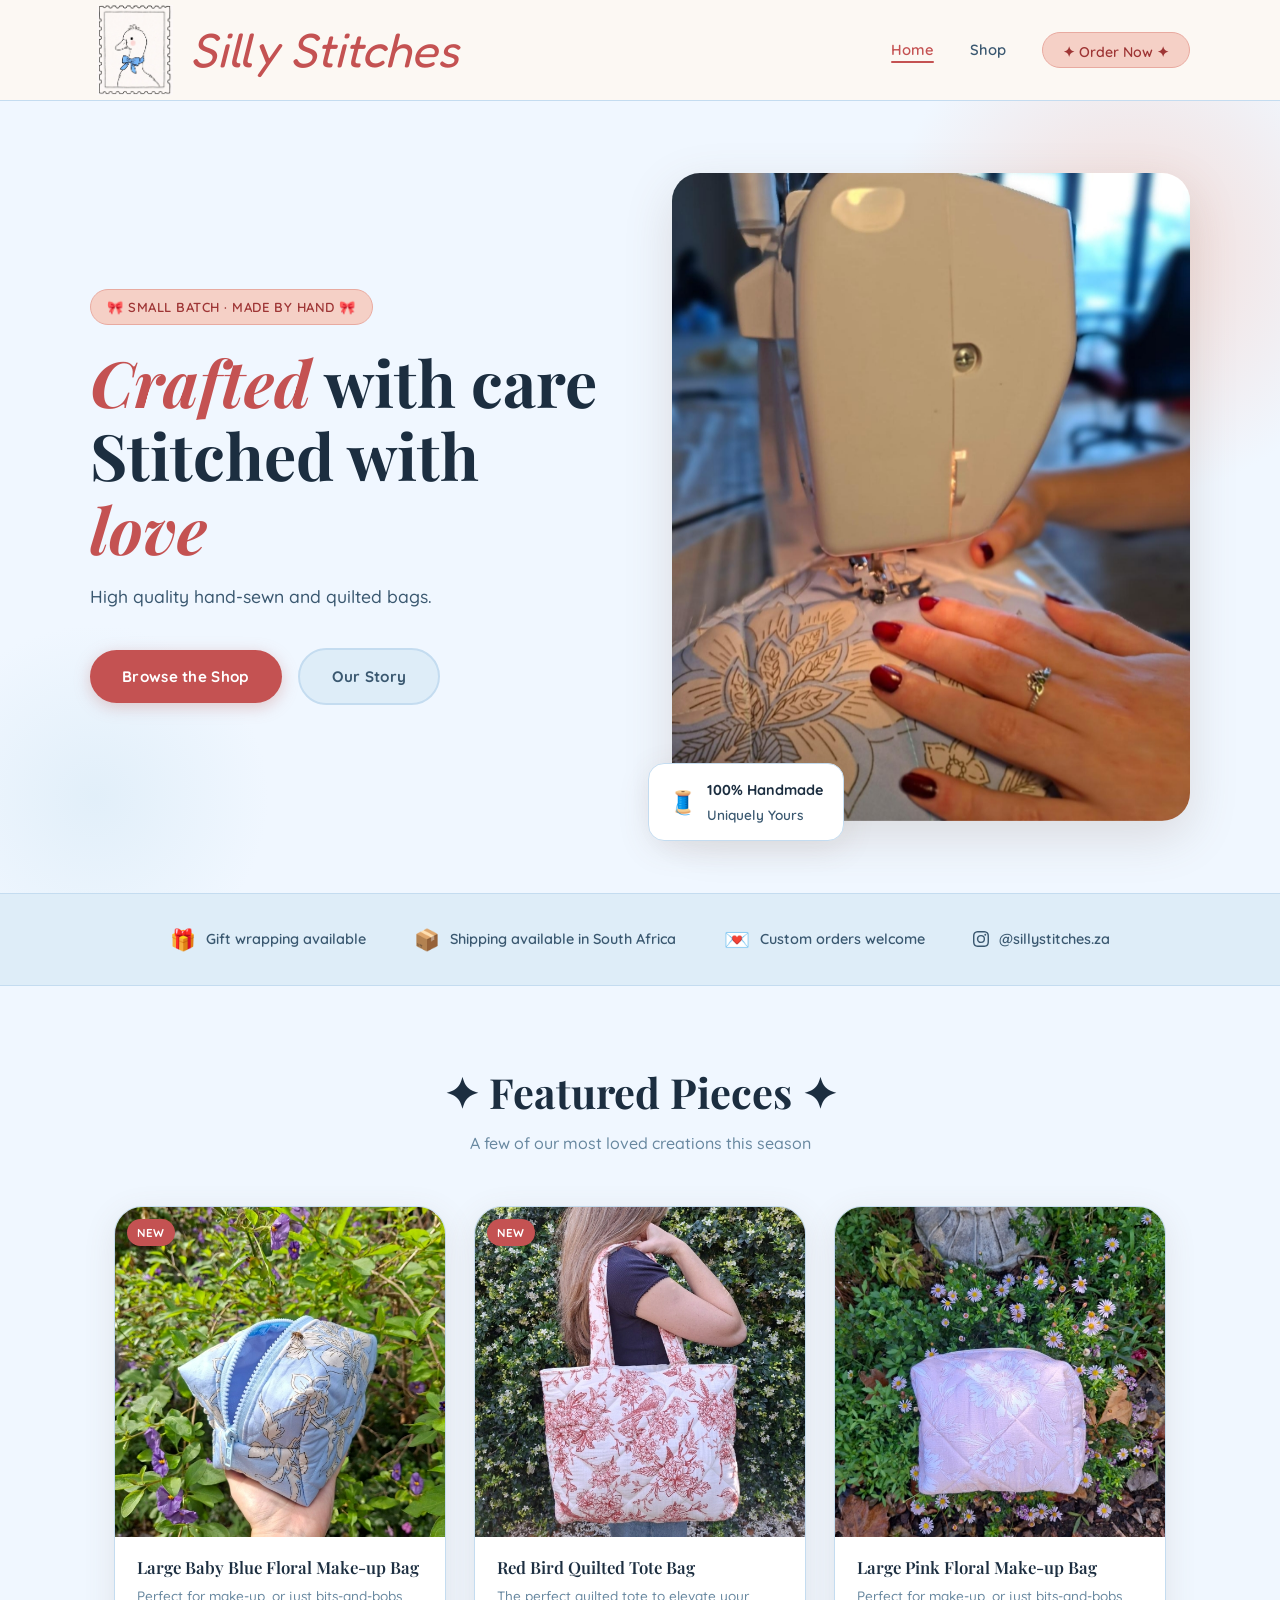
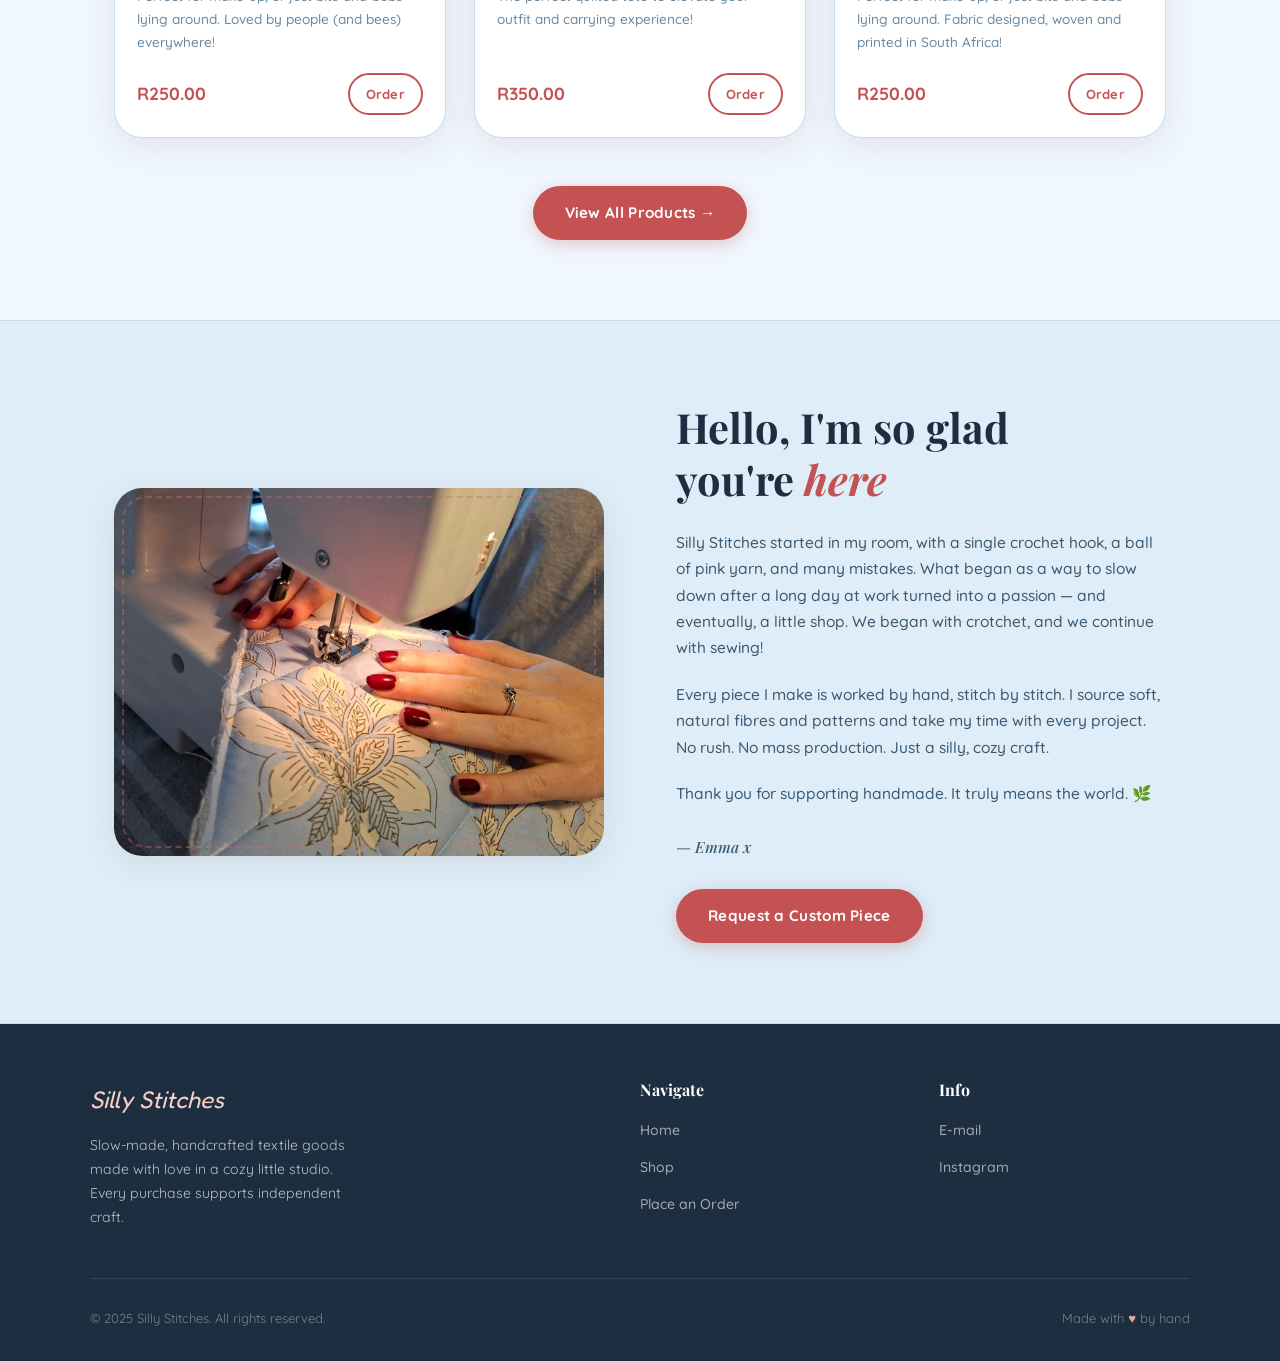
==== commit a9e25cad: "Product Update" ====
--- a/index.html
+++ b/index.html
@@ -166,12 +166,35 @@
             <p class="product-desc">Perfect for make-up, or just bits-and-bobs lying around. Loved by people (and bees) everywhere!</p>
             <div class="product-footer">
               <span class="product-price">R250.00</span>
-              <a href="order.html?product=Large Baby Blue Floral Make-up Bag" class="btn btn-outline product-order-btn">Order</a>
+              <a href="order.html?product=Large+Baby+Blue+Floral+Make-up+Bag" class="btn btn-outline product-order-btn">Order</a>
             </div>
           </div>
         </article>
 
-        <!-- Product Card 2 -->
+        <!-- ── Product Card 2 ── -->
+        <article class="product-card reveal" data-product="Red Bird Quilted Tote Bag" data-category="Tote Bags">
+          <div class="product-image">
+            <span class="product-badge">New</span>
+            <!--
+              REPLACE IMAGE: product photo
+            -->
+            <img
+              src="images/Red Bird Tote Shoulder.JPG"
+              alt="Red Bird Quilted Tote Bag"
+              loading="lazy"
+            />
+          </div>
+          <div class="product-info">
+            <h2 class="product-name">Red Bird Quilted Tote Bag</h2>
+            <p class="product-desc">The perfect quilted tote to elevate your outfit and carrying experience!</p>
+            <div class="product-footer">
+              <span class="product-price">R350.00</span>
+              <a href="order.html?product=Red+Bird+Quilted+Tote+Bag" class="btn btn-outline product-order-btn">Order</a>
+            </div>
+          </div>
+        </article>
+
+        <!-- Product Card 3 -->
         <article class="product-card reveal" data-product="Large Pink Floral Make-up Bag">
           <div class="product-image">
             <!--
@@ -193,29 +216,6 @@
           </div>
         </article>
 
-        <!-- Product Card 3 -->
-        <article class="product-card reveal" data-product="Large White Floral Make-up Bag">
-          <div class="product-image">
-            <span class="product-badge">Bestseller</span>
-            <!--
-              REPLACE IMAGE: swap src with your product photo.
-            -->
-            <img
-              src="images/Green&White Open Oblique.JPG"
-              alt="Large White Floral Make-up Bag"
-              loading="lazy"
-            />
-          </div>
-          <div class="product-info">
-            <h3 class="product-name">Large White Floral Make-up Bag</h3>
-            <p class="product-desc">Perfect for make-up, or just bits-and-bobs lying around. My personal favorite!</p>
-            <div class="product-footer">
-              <span class="product-price">R250.00</span>
-              <a href="order.html?product=Large+White+Floral+Make-up+Bag" class="btn btn-outline product-order-btn">Order</a>
-            </div>
-          </div>
-        </article>
-
       </div><!-- /.featured-grid -->
 
       <div style="text-align:center; margin-top: 48px;">
@@ -241,7 +241,7 @@
             Recommended: 800×600px, warm lighting.
           -->
           <img
-            src=""
+            src="images/Hands 2 Bottom Index Page.JPG"
             alt=""
             loading="lazy"
           />
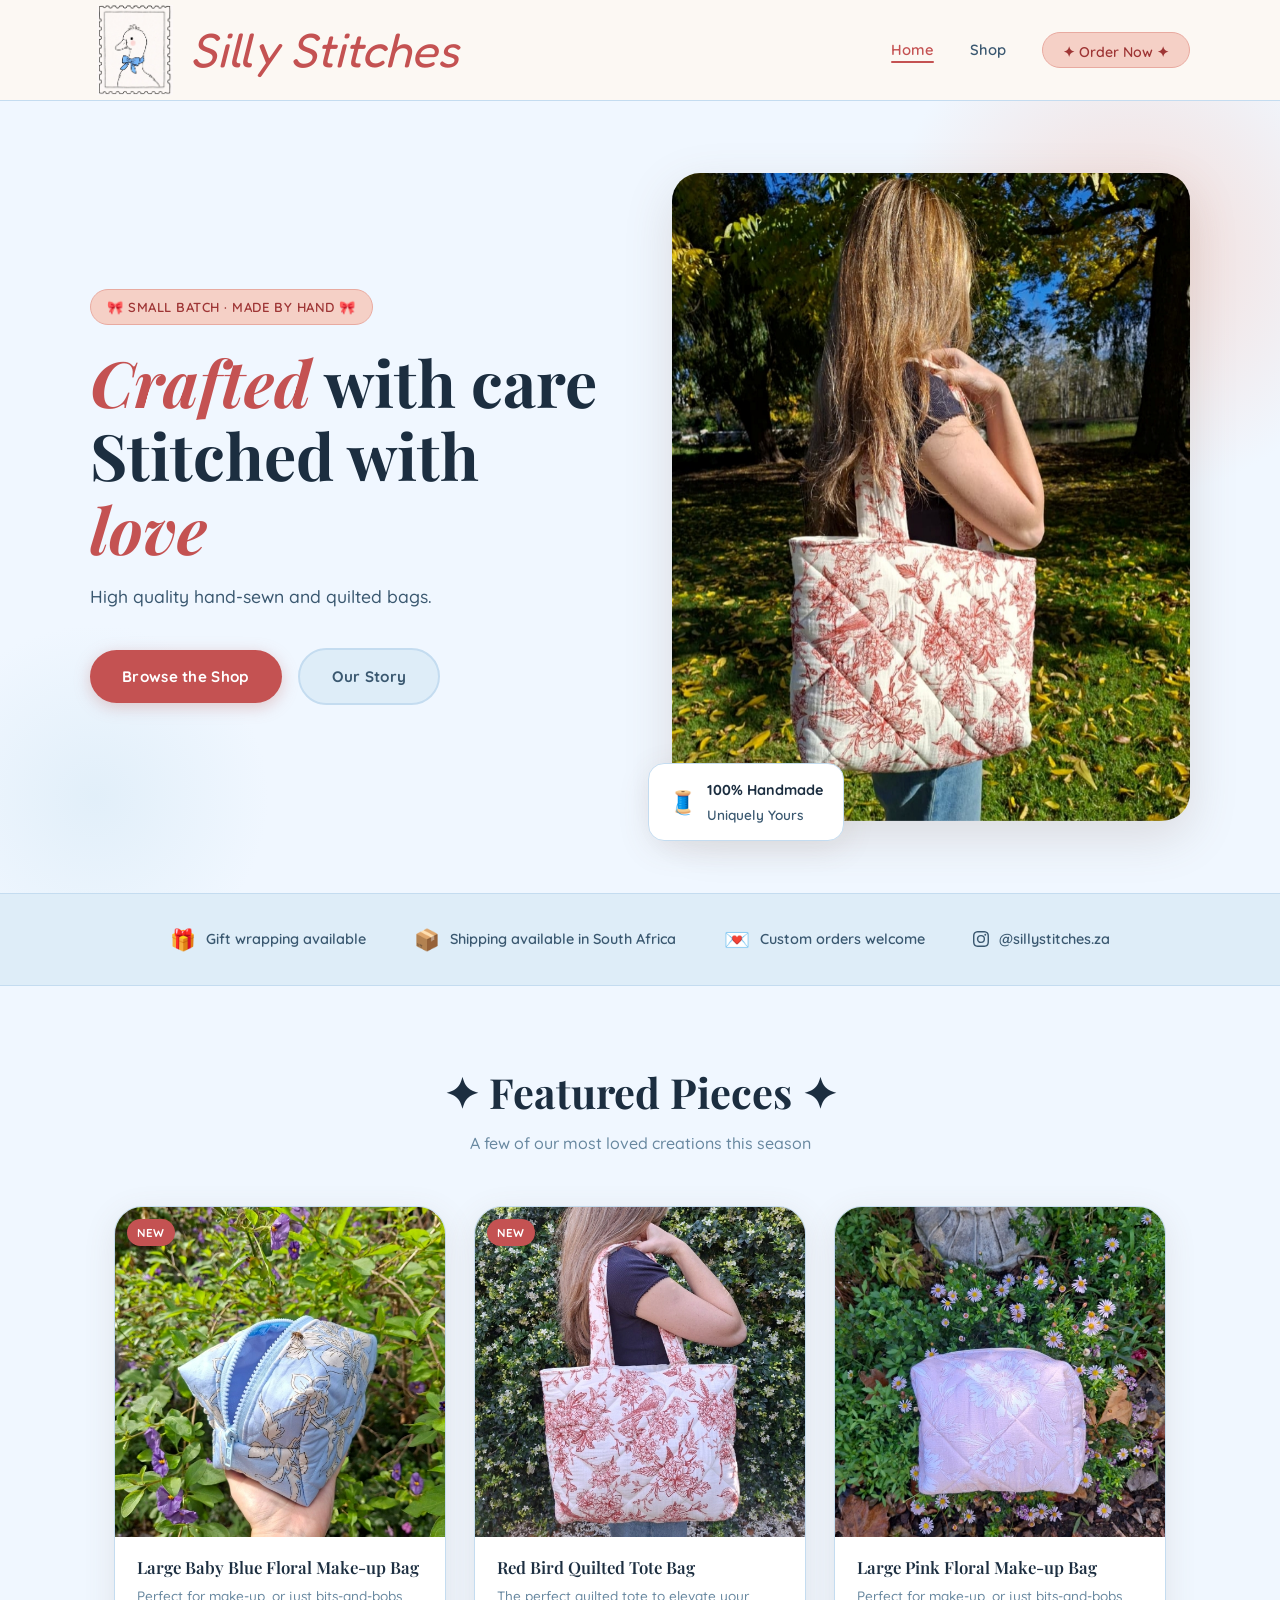
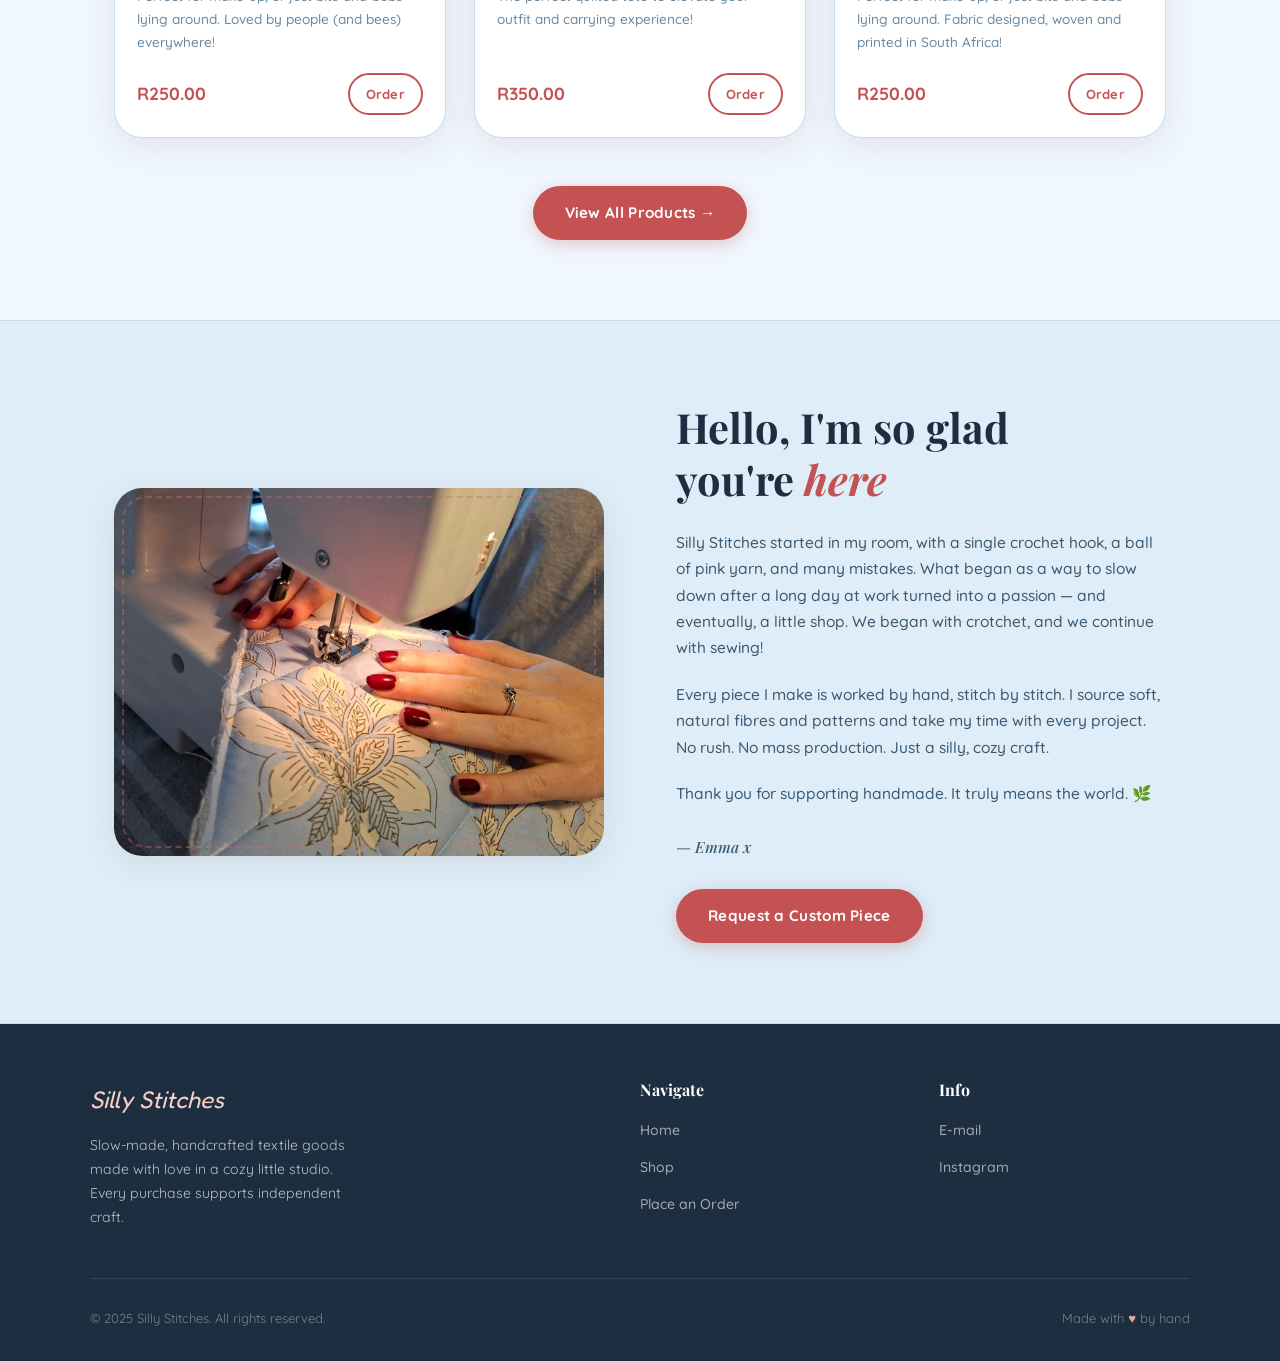
==== commit 43ab98bf: "t" ====
--- a/index.html
+++ b/index.html
@@ -76,7 +76,7 @@
             Recommended size: 800×1000px, warm/natural tones.
           -->
           <img
-            src="images/Hands 3.JPG"
+            src="images/Red Bird Tote Shoulder Tree.JPG"
             alt="A cozy flat-lay of handmade crochet items in soft warm tones"
             loading="eager"
           />
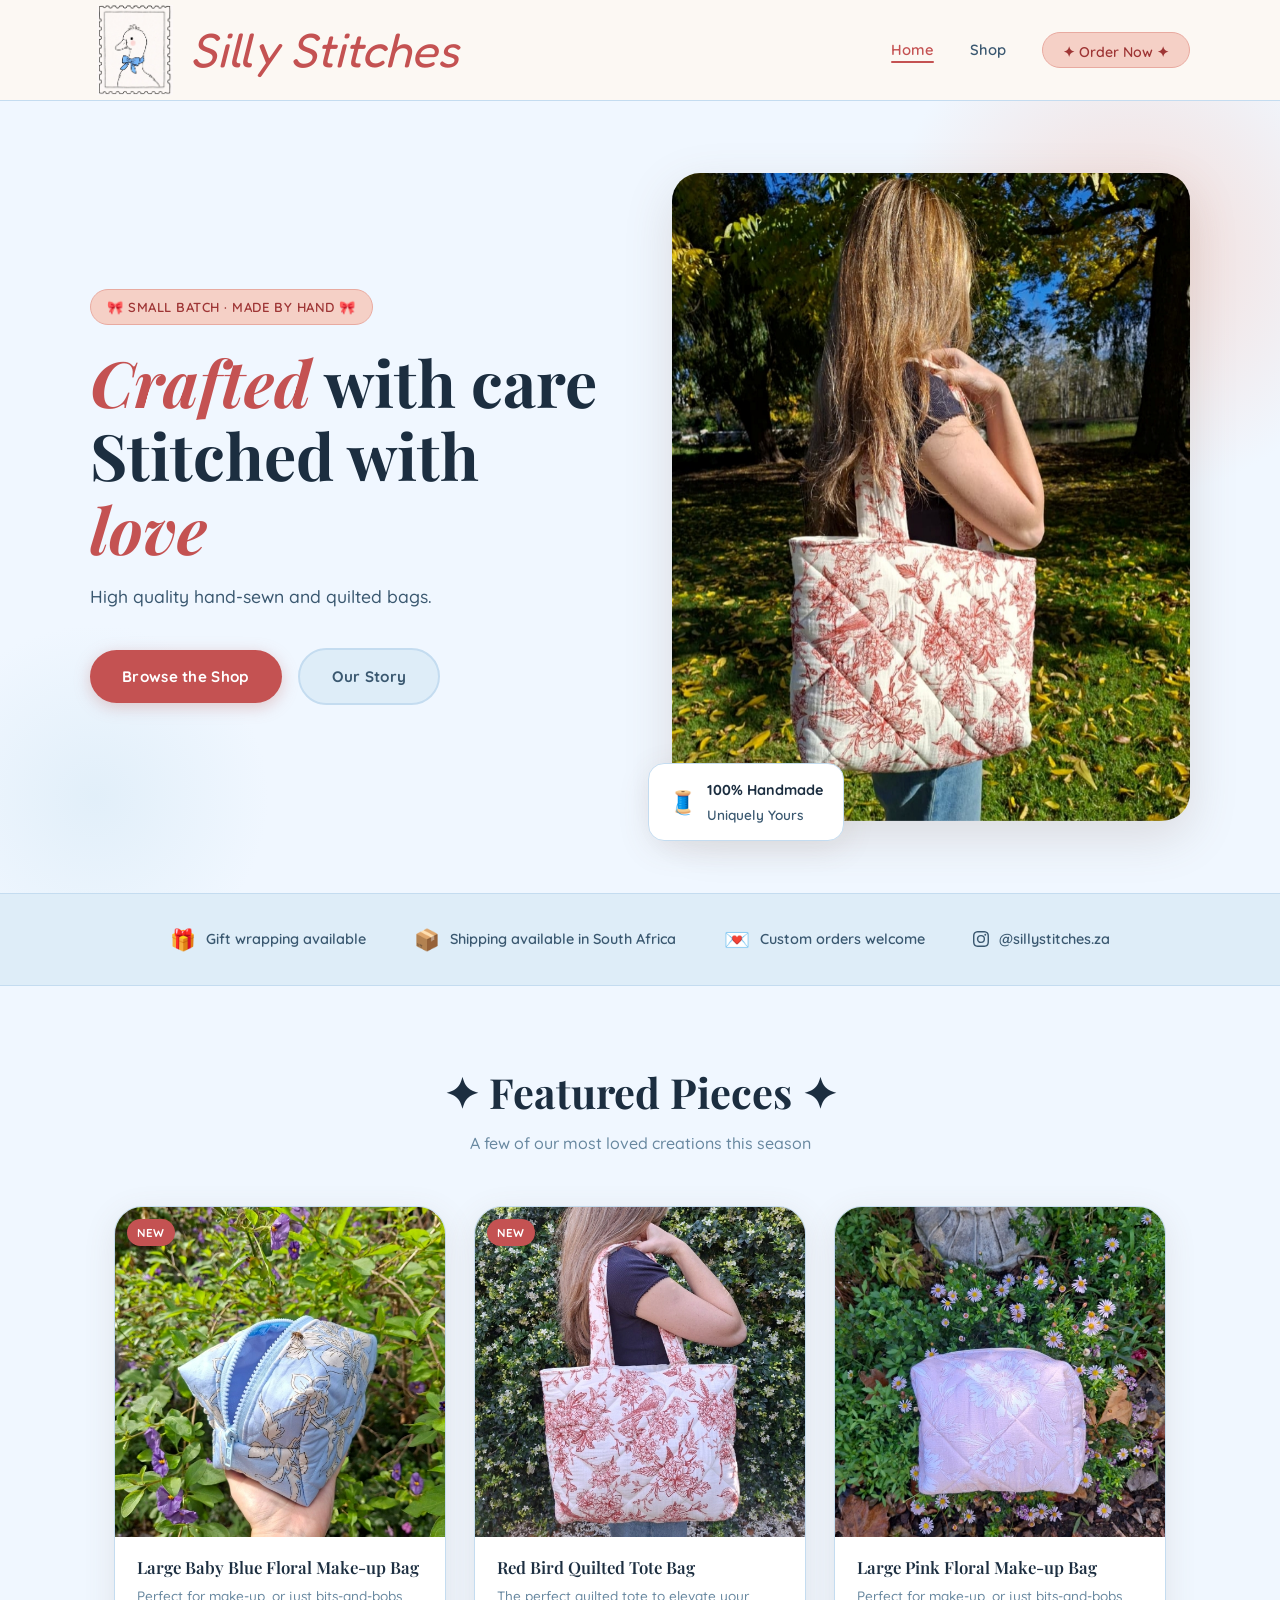
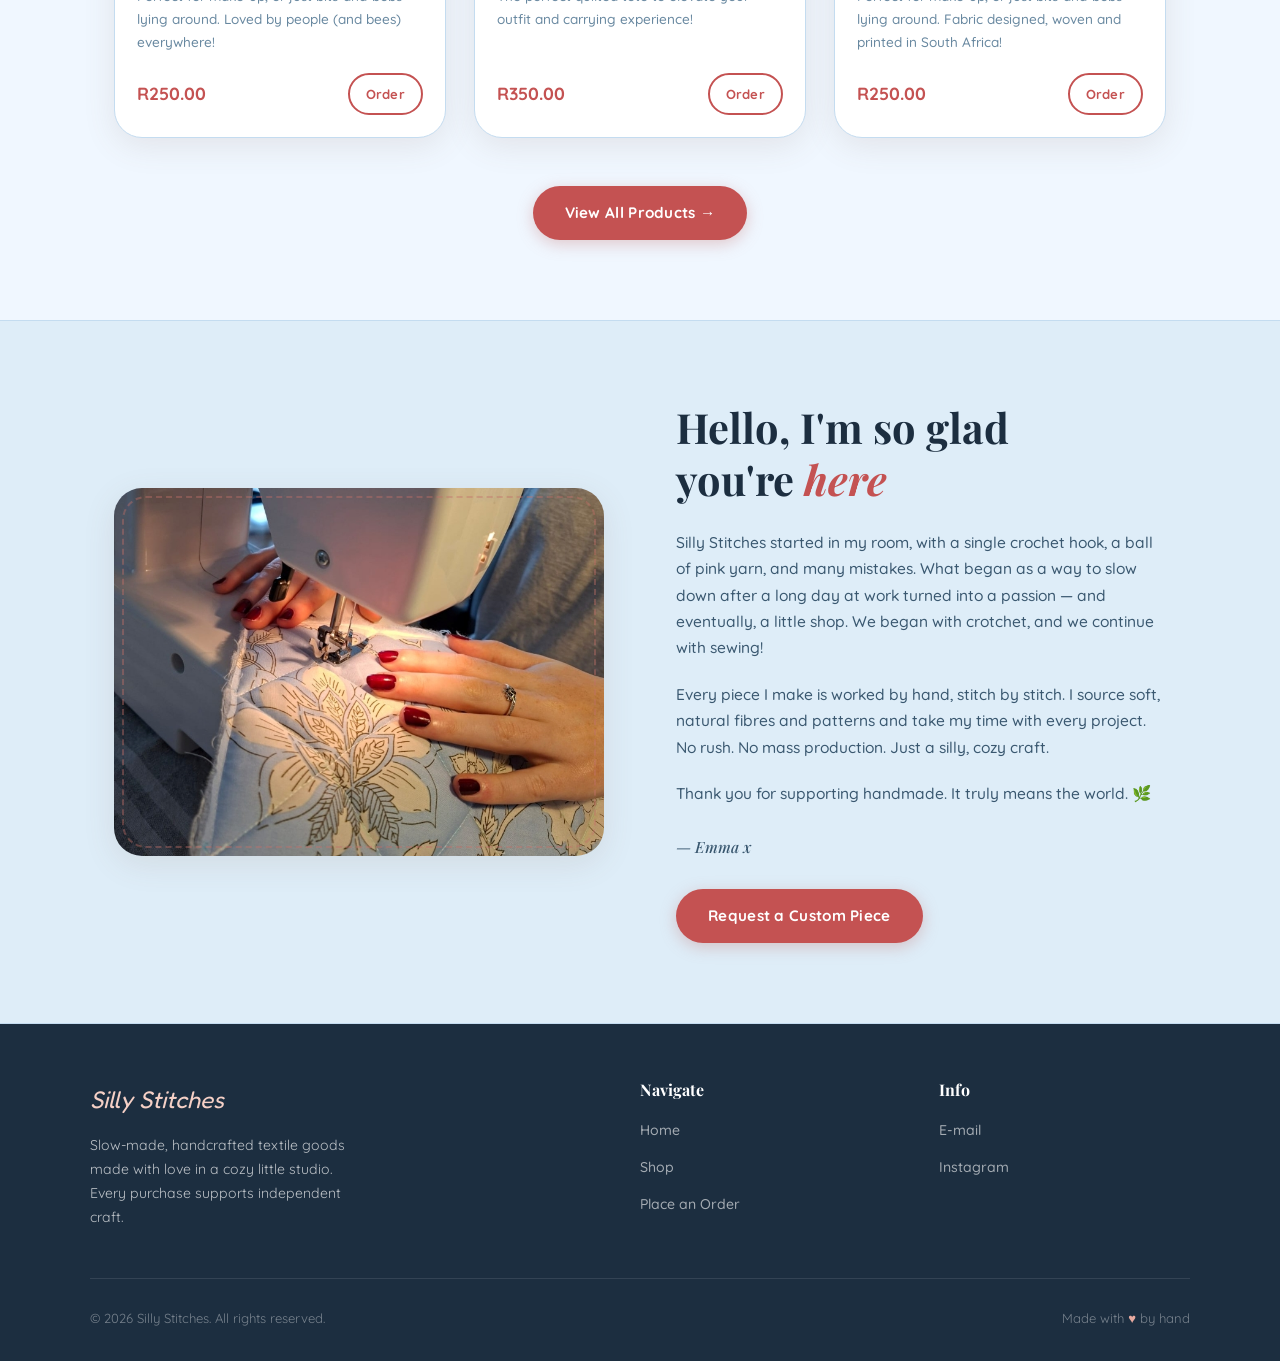
==== commit 5d811dc5: "w" ====
--- a/index.html
+++ b/index.html
@@ -308,7 +308,7 @@
     </div>
 
     <div class="footer-bottom">
-      <span>© 2025 Silly Stitches. All rights reserved.</span>
+      <span>© 2026 Silly Stitches. All rights reserved.</span>
       <span>Made with <span class="footer-heart">♥</span> by hand</span>
     </div>
   </footer>
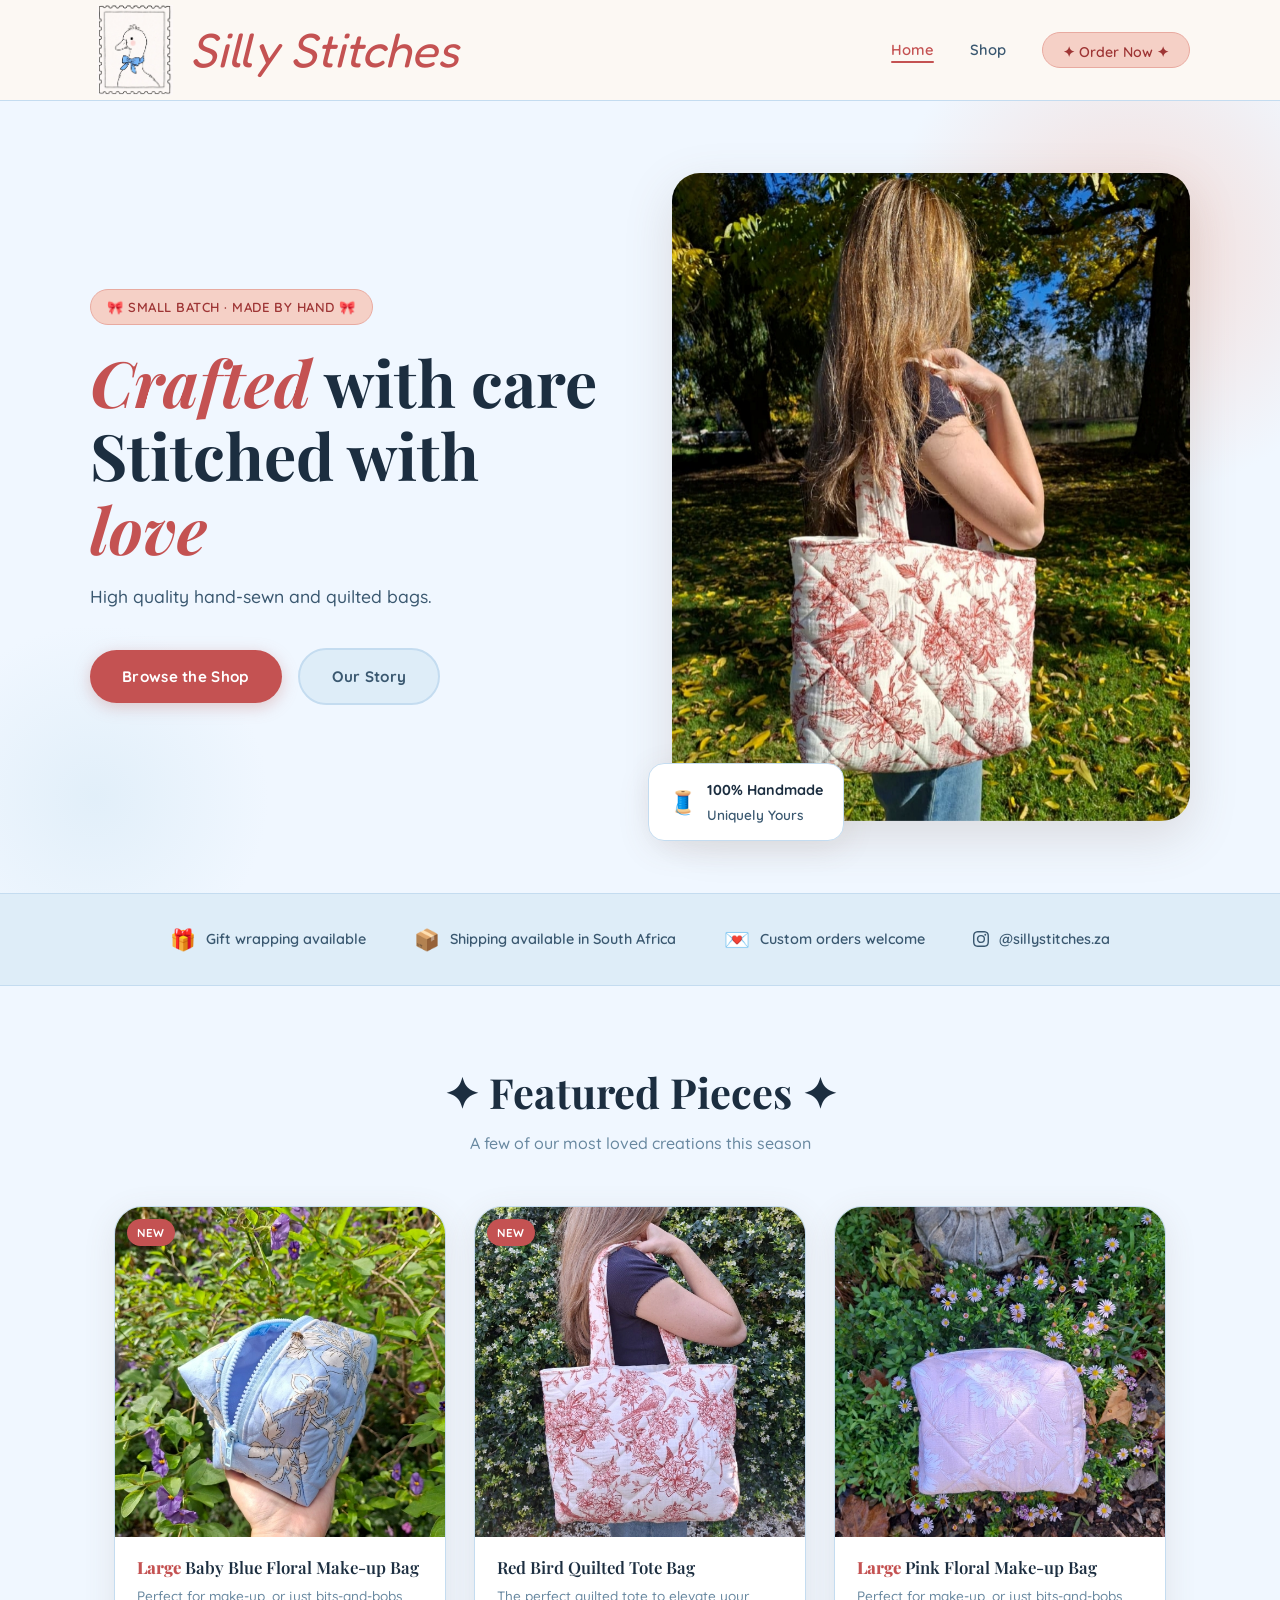
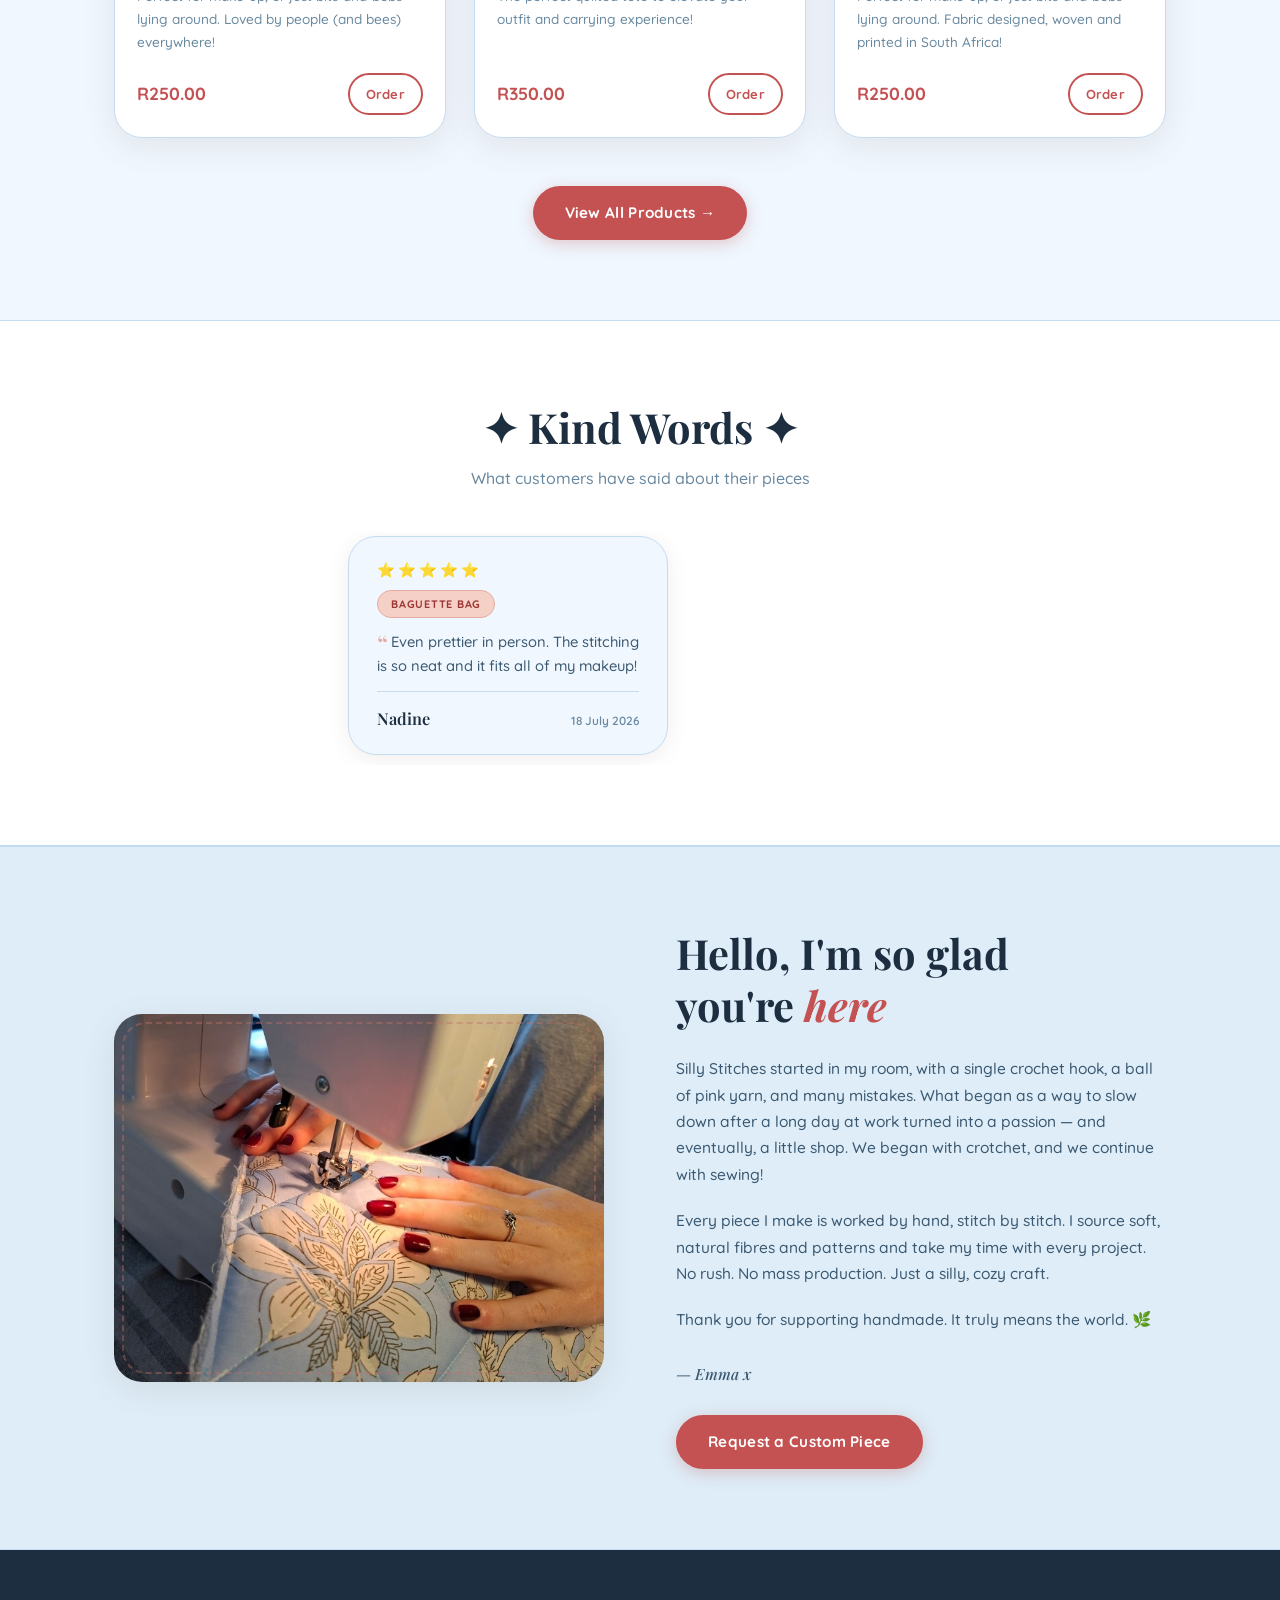
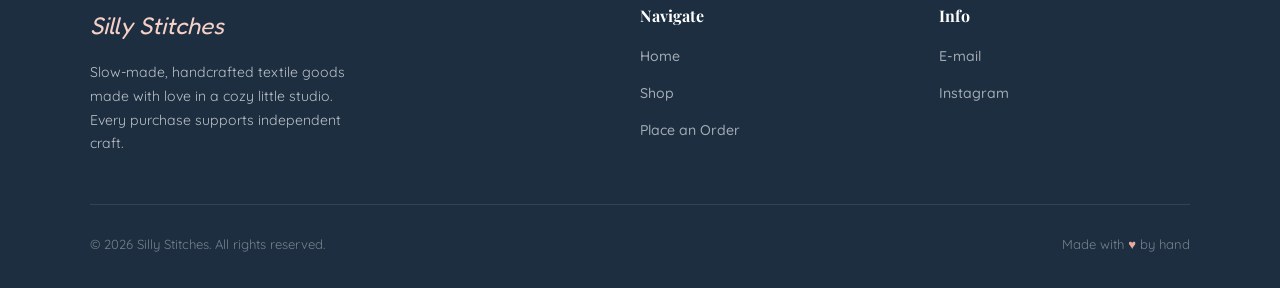
==== commit 07031d5e: "Tired cell number, reviews, new products" ====
--- a/index.html
+++ b/index.html
@@ -157,12 +157,12 @@
             -->
             <img
               src="images/Bee Bag 1.JPG"
-              alt="Sunflower crochet coaster set"
+              alt="Large Baby Blue Floral Make-up Bag"
               loading="lazy"
             />
           </div>
           <div class="product-info">
-            <h3 class="product-name">Large Baby Blue Floral Make-up Bag</h3>
+            <h2 class="product-name"><strong>Large</strong> Baby Blue Floral Make-up Bag</h2>
             <p class="product-desc">Perfect for make-up, or just bits-and-bobs lying around. Loved by people (and bees) everywhere!</p>
             <div class="product-footer">
               <span class="product-price">R250.00</span>
@@ -207,7 +207,7 @@
             />
           </div>
           <div class="product-info">
-            <h3 class="product-name">Large Pink Floral Make-up Bag</h3>
+            <h2 class="product-name"><strong>Large</strong> Pink Floral Make-up Bag</h2>
             <p class="product-desc">Perfect for make-up, or just bits-and-bobs lying around. Fabric designed, woven and printed in South Africa!</p>
             <div class="product-footer">
               <span class="product-price">R250.00</span>
@@ -223,6 +223,29 @@
       </div>
 
     </div>
+  </section>
+
+
+  <!-- ============================
+       CUSTOMER REVIEWS
+       ─────────────────────────────
+       Content lives in reviews.js — add or edit reviews there,
+       never here. script.js builds the scrolling track inside
+       #reviewMarquee. If reviews.js has no reviews, this whole
+       section removes itself.
+       ============================ -->
+  <section class="section reviews" id="reviews" aria-labelledby="reviews-title">
+    <div class="container">
+
+      <div class="section-header reveal">
+        <h2 class="section-title" id="reviews-title">&#10022; Kind Words &#10022;</h2>
+        <p class="section-subtitle">What customers have said about their pieces</p>
+      </div>
+
+    </div>
+
+    <!-- Full-width so the cards can scroll past the container edges -->
+    <div class="review-marquee" id="reviewMarquee" role="region" aria-label="Customer reviews"></div>
   </section>
 
 
@@ -314,6 +337,7 @@
   </footer>
 
   <script src="products.js"></script>
+  <script src="reviews.js"></script>
   <script src="script.js"></script>
 </body>
 </html>
--- a/styles.css
+++ b/styles.css
@@ -4,7 +4,7 @@
    ============================================ */
 
 /* ---------- Google Fonts ---------- */
-@import url('https://fonts.googleapis.com/css2?family=Fredoka+One&family=Nunito:wght@400;500;600;700&family=Quicksand:wght@400;500;600;700&family=Playfair+Display:ital,wght@0,400;0,600;1,400&display=swap');
+@import url('https://fonts.googleapis.com/css2?family=Fredoka+One&family=Nunito:wght@400;500;600;700&family=Quicksand:wght@400;500;600;700&family=Playfair+Display:ital,wght@0,400;0,600;0,800;1,400&display=swap');
 
 /* ---------- CSS Variables (Color Palette) ---------- */
 :root {
@@ -540,6 +540,17 @@
   font-weight: 600;
 }
 
+/* Size prefix ("Large" / "Medium") called out so shoppers can tell the
+   two variants apart at a glance: extra-bold and in the same red as the
+   price. Needs Playfair 800, which is requested in the @import at the top
+   of this file — without it the browser falls back to the 600 face and the
+   weight does nothing. */
+.product-name strong {
+  font-weight: 800;
+  color: var(--red-muted);
+  letter-spacing: 0.005em;
+}
+
 .product-desc {
   font-size: 0.85rem;
   color: var(--text-light);
@@ -1040,6 +1051,11 @@
    RESPONSIVE — Tablet
    ============================================ */
 @media (max-width: 900px) {
+ 
+  .hero-image-wrap {
+  aspect-ratio: 4/5;
+  }
+
   .hero-inner {
     grid-template-columns: 1fr;
     gap: 40px;
@@ -1108,6 +1124,16 @@
     align-items: flex-start;
     gap: 20px;
     box-shadow: var(--shadow-soft);
+  }
+
+  .hero-visual {
+    width: 100%;
+    max-width: 360px;
+  }
+
+  .hero-image-wrap {
+    aspect-ratio: 4/5;
+    width: 100%;
   }
 
   .navbar-links.open {
@@ -1857,25 +1883,207 @@
   background-color: var(--pink-soft);
   margin: 0;
 }
-
-
-/* ============================================
-   SHOP FILTER — functional hiding + count
-   ============================================ */
-
-/* Hidden cards: collapse out of the grid flow with a fade */
-.product-card.card-hidden {
-  display: none;
-}
-
-/* Result count beneath the filter bar */
-.filter-count {
-  text-align: center;
-  font-size: 0.82rem;
-  font-weight: 600;
-  color: var(--text-light);
-  letter-spacing: 0.04em;
-  margin-top: -8px;
-  margin-bottom: 32px;
-  min-height: 1.2em; /* prevents layout jump when text clears */
-}
+
+
+/* ============================================
+   SHOP FILTER — functional hiding + count
+   ============================================ */
+
+/* Hidden cards: collapse out of the grid flow with a fade */
+.product-card.card-hidden {
+  display: none;
+}
+
+/* Result count beneath the filter bar */
+.filter-count {
+  text-align: center;
+  font-size: 0.82rem;
+  font-weight: 600;
+  color: var(--text-light);
+  letter-spacing: 0.04em;
+  margin-top: -8px;
+  margin-bottom: 32px;
+  min-height: 1.2em; /* prevents layout jump when text clears */
+}
+
+
+/* ============================================
+   CUSTOMER REVIEWS — scrolling bar (home)
+   ────────────────────────────────────────────
+   Content comes from reviews.js; the track and
+   its cards are built by script.js (section 10).
+   Two CSS variables are set from JS:
+     --rm-shift     how far one full set travels
+     --rm-duration  time for that trip (constant speed)
+   ============================================ */
+.reviews {
+  background-color: var(--white);
+  border-top: 1px solid var(--beige);
+  border-bottom: 1px solid var(--beige);
+  overflow: hidden;
+}
+
+.reviews .section-subtitle {
+  margin-bottom: 40px;
+}
+
+/* Viewport for the moving track */
+.review-marquee {
+  position: relative;
+  overflow: hidden;
+  /* Cards fade in and out at the edges instead of being cut off */
+  -webkit-mask-image: linear-gradient(to right, transparent 0, #000 7%, #000 93%, transparent 100%);
+          mask-image: linear-gradient(to right, transparent 0, #000 7%, #000 93%, transparent 100%);
+}
+
+.review-track {
+  display: flex;
+  align-items: stretch;
+  gap: 24px;
+  width: max-content;
+  padding: 4px 0 10px;
+  will-change: transform;
+  animation: ss-review-scroll var(--rm-duration, 60s) linear infinite;
+}
+
+@keyframes ss-review-scroll {
+  from { transform: translate3d(0, 0, 0); }
+  to   { transform: translate3d(calc(-1 * var(--rm-shift, 0px)), 0, 0); }
+}
+
+/* Few enough reviews to fit across the screen: no motion, just centred.
+   Set by script.js when one full set is narrower than the viewport. */
+.review-marquee.is-static {
+  -webkit-mask-image: none;
+          mask-image: none;
+}
+
+.review-marquee.is-static .review-track {
+  animation: none;
+  margin-left: auto;
+  margin-right: auto;
+  transform: none;
+  will-change: auto;
+}
+
+/* Pause on hover, on keyboard focus, and while off-screen or touched */
+.review-marquee:hover  .review-track,
+.review-marquee:focus-within .review-track,
+.review-marquee.is-paused    .review-track {
+  animation-play-state: paused;
+}
+
+/* ---------- One review card ---------- */
+.review-card {
+  flex: 0 0 320px;
+  display: flex;
+  flex-direction: column;
+  align-items: flex-start;
+  gap: 12px;
+  background-color: var(--cream);
+  border: 1.5px solid var(--beige);
+  border-radius: var(--radius-lg);
+  padding: 26px 28px 22px;
+  box-shadow: var(--shadow-soft);
+  transition: box-shadow var(--transition), transform var(--transition);
+}
+
+.review-card:hover {
+  box-shadow: var(--shadow-card);
+  transform: translateY(-3px);
+}
+
+.review-stars {
+  display: flex;
+  gap: 3px;
+  font-size: 0.9rem;
+  line-height: 1;
+}
+
+/* Unearned stars keep the exact same shape, just drained of colour */
+.review-star.is-empty {
+  filter: grayscale(1);
+  opacity: 0.3;
+}
+
+/* "What they ordered" pill */
+.review-product {
+  font-size: 0.68rem;
+  font-weight: 700;
+  text-transform: uppercase;
+  letter-spacing: 0.07em;
+  color: var(--red-deep);
+  background-color: var(--pink-soft);
+  border: 1px solid var(--pink-mid);
+  border-radius: var(--radius-xl);
+  padding: 4px 13px;
+  white-space: nowrap;
+}
+
+.review-text {
+  font-size: 0.92rem;
+  font-weight: 500;
+  color: var(--text-mid);
+  line-height: 1.65;
+  flex: 1 1 auto;   /* pushes the name/date row to the bottom of every card */
+}
+
+.review-text::before {
+  content: '\201C';
+  font-family: var(--font-display);
+  font-size: 1.6rem;
+  line-height: 0;
+  color: var(--pink-mid);
+  margin-right: 3px;
+  vertical-align: -0.28em;
+}
+
+.review-meta {
+  display: flex;
+  align-items: baseline;
+  justify-content: space-between;
+  gap: 12px;
+  width: 100%;
+  padding-top: 13px;
+  border-top: 1px solid var(--beige);
+}
+
+.review-name {
+  font-family: var(--font-display);
+  font-size: 1.02rem;
+  font-weight: 600;
+  color: var(--text-dark);
+}
+
+.review-date {
+  font-size: 0.74rem;
+  font-weight: 600;
+  color: var(--text-light);
+  white-space: nowrap;
+}
+
+/* ---------- Reduced motion: a swipeable strip, no animation ---------- */
+@media (prefers-reduced-motion: reduce) {
+  .review-track {
+    animation: none;
+  }
+  .review-marquee {
+    overflow-x: auto;
+    -webkit-mask-image: none;
+            mask-image: none;
+    scroll-snap-type: x proximity;
+  }
+  .review-card {
+    scroll-snap-align: start;
+  }
+}
+
+@media (max-width: 600px) {
+  .review-track {
+    gap: 18px;
+  }
+  .review-card {
+    flex-basis: 272px;
+    padding: 22px 24px 18px;
+  }
+}
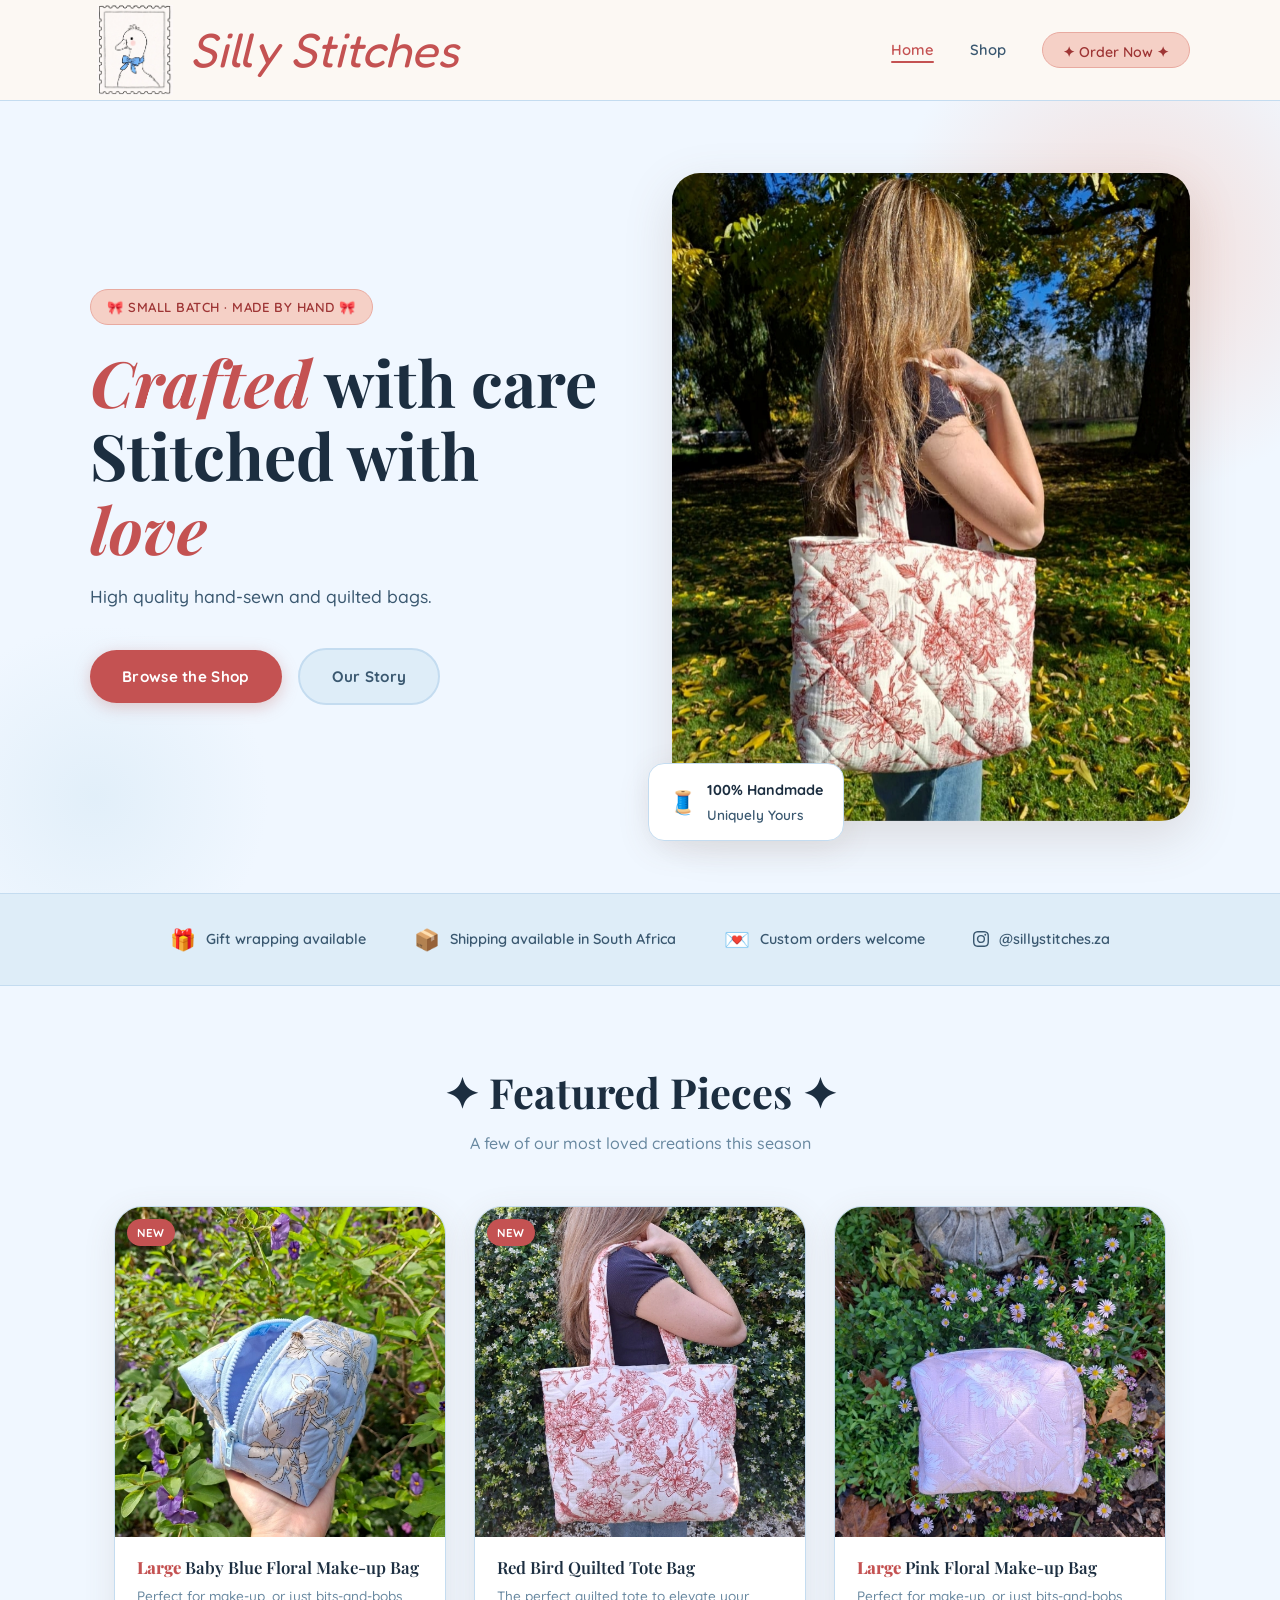
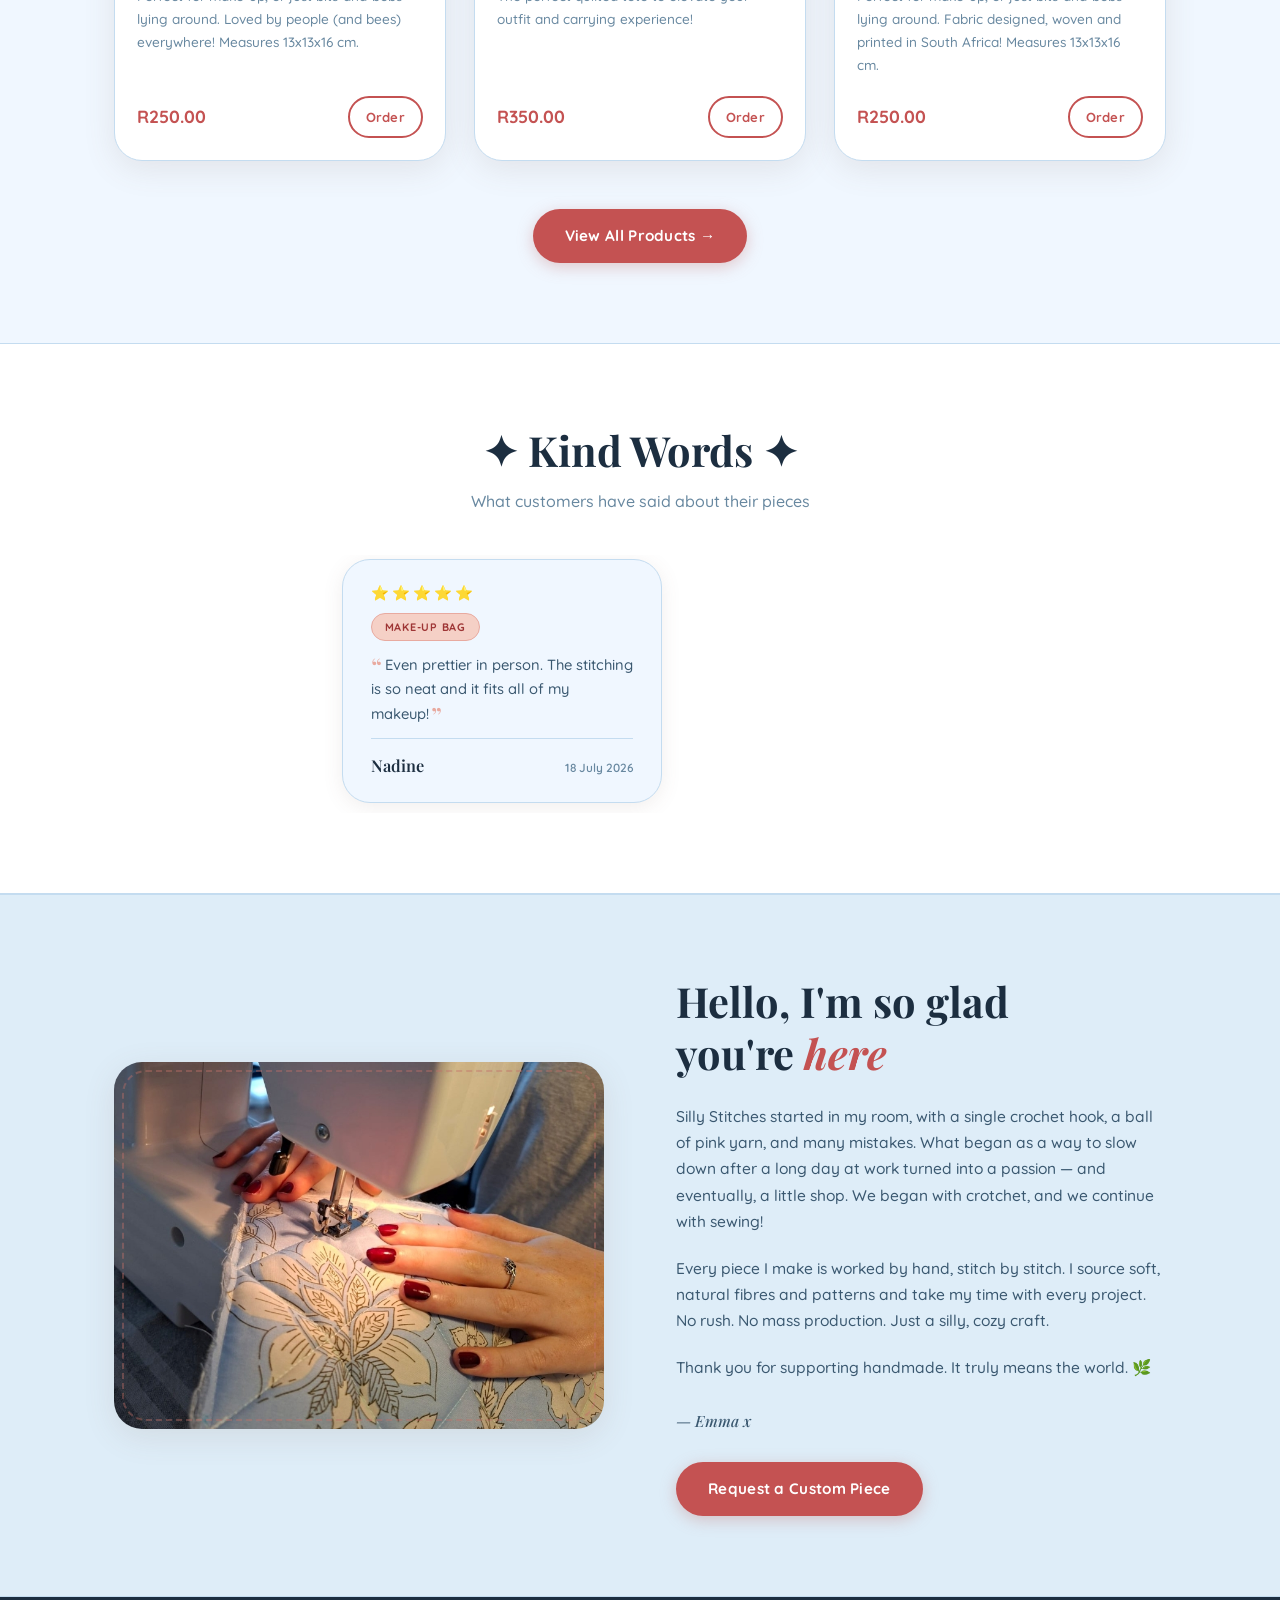
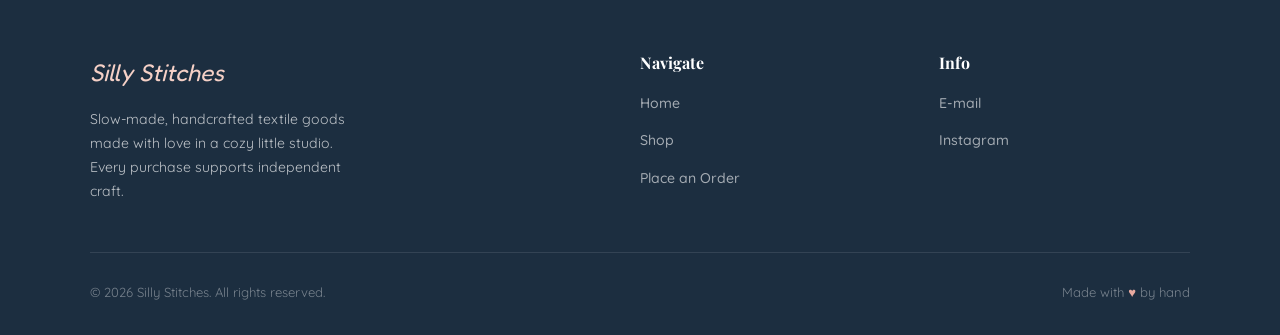
==== commit 2c4296bb: "Updated review and added sizes" ====
--- a/index.html
+++ b/index.html
@@ -163,7 +163,7 @@
           </div>
           <div class="product-info">
             <h2 class="product-name"><strong>Large</strong> Baby Blue Floral Make-up Bag</h2>
-            <p class="product-desc">Perfect for make-up, or just bits-and-bobs lying around. Loved by people (and bees) everywhere!</p>
+            <p class="product-desc">Perfect for make-up, or just bits-and-bobs lying around. Loved by people (and bees) everywhere! Measures 13x13x16 cm.</p>
             <div class="product-footer">
               <span class="product-price">R250.00</span>
               <a href="order.html?product=Large+Baby+Blue+Floral+Make-up+Bag" class="btn btn-outline product-order-btn">Order</a>
@@ -208,7 +208,7 @@
           </div>
           <div class="product-info">
             <h2 class="product-name"><strong>Large</strong> Pink Floral Make-up Bag</h2>
-            <p class="product-desc">Perfect for make-up, or just bits-and-bobs lying around. Fabric designed, woven and printed in South Africa!</p>
+            <p class="product-desc">Perfect for make-up, or just bits-and-bobs lying around. Fabric designed, woven and printed in South Africa! Measures 13x13x16 cm.</p>
             <div class="product-footer">
               <span class="product-price">R250.00</span>
               <a href="order.html?product=Large+Pink+Floral+Make-up+Bag" class="btn btn-outline product-order-btn">Order</a>
--- a/styles.css
+++ b/styles.css
@@ -2028,14 +2028,26 @@
   flex: 1 1 auto;   /* pushes the name/date row to the bottom of every card */
 }
 
-.review-text::before {
-  content: '\201C';
+/* Opening and closing curly quotes around the review itself. Both are
+   generated content sitting directly against the text with no space, so
+   the closing quote can never wrap onto a line of its own. */
+.review-text::before,
+.review-text::after {
   font-family: var(--font-display);
   font-size: 1.6rem;
   line-height: 0;
   color: var(--pink-mid);
+  vertical-align: -0.28em;
+}
+
+.review-text::before {
+  content: '\201C';
   margin-right: 3px;
-  vertical-align: -0.28em;
+}
+
+.review-text::after {
+  content: '\201D';
+  margin-left: 2px;
 }
 
 .review-meta {
